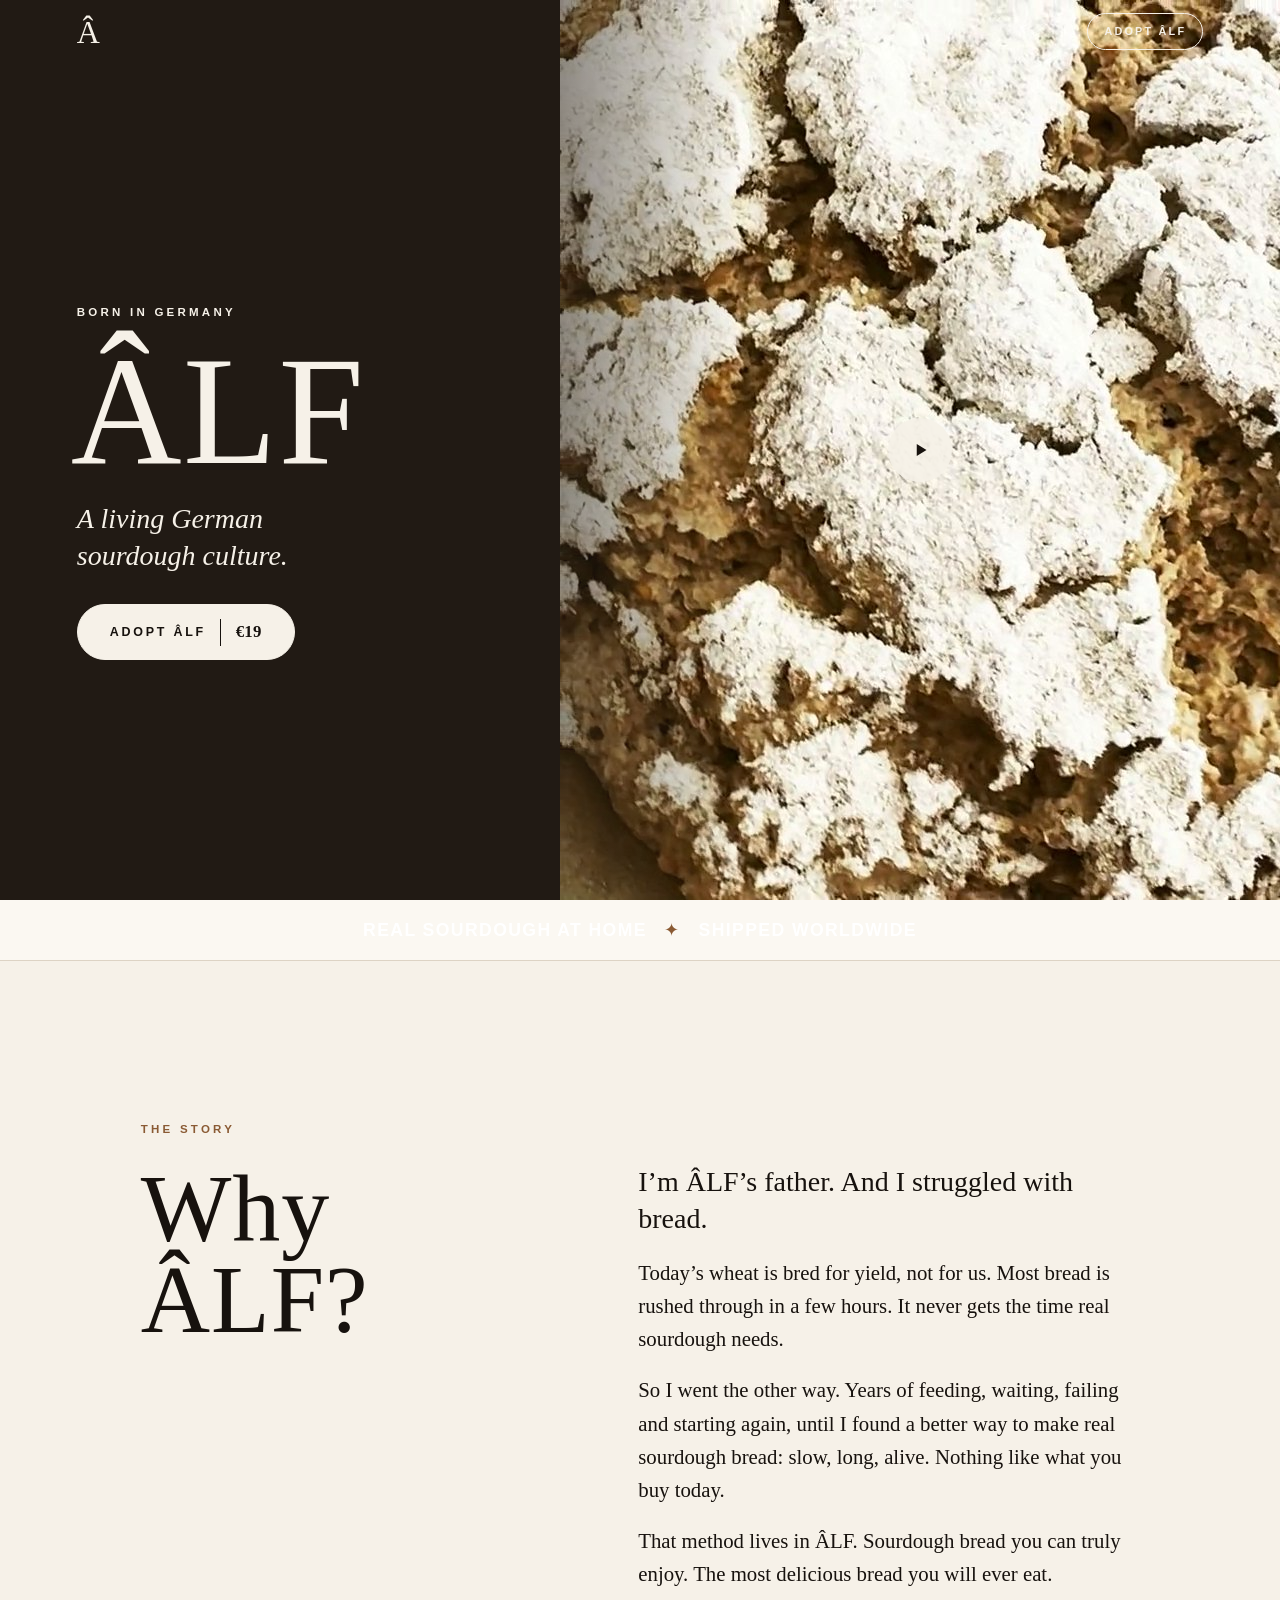
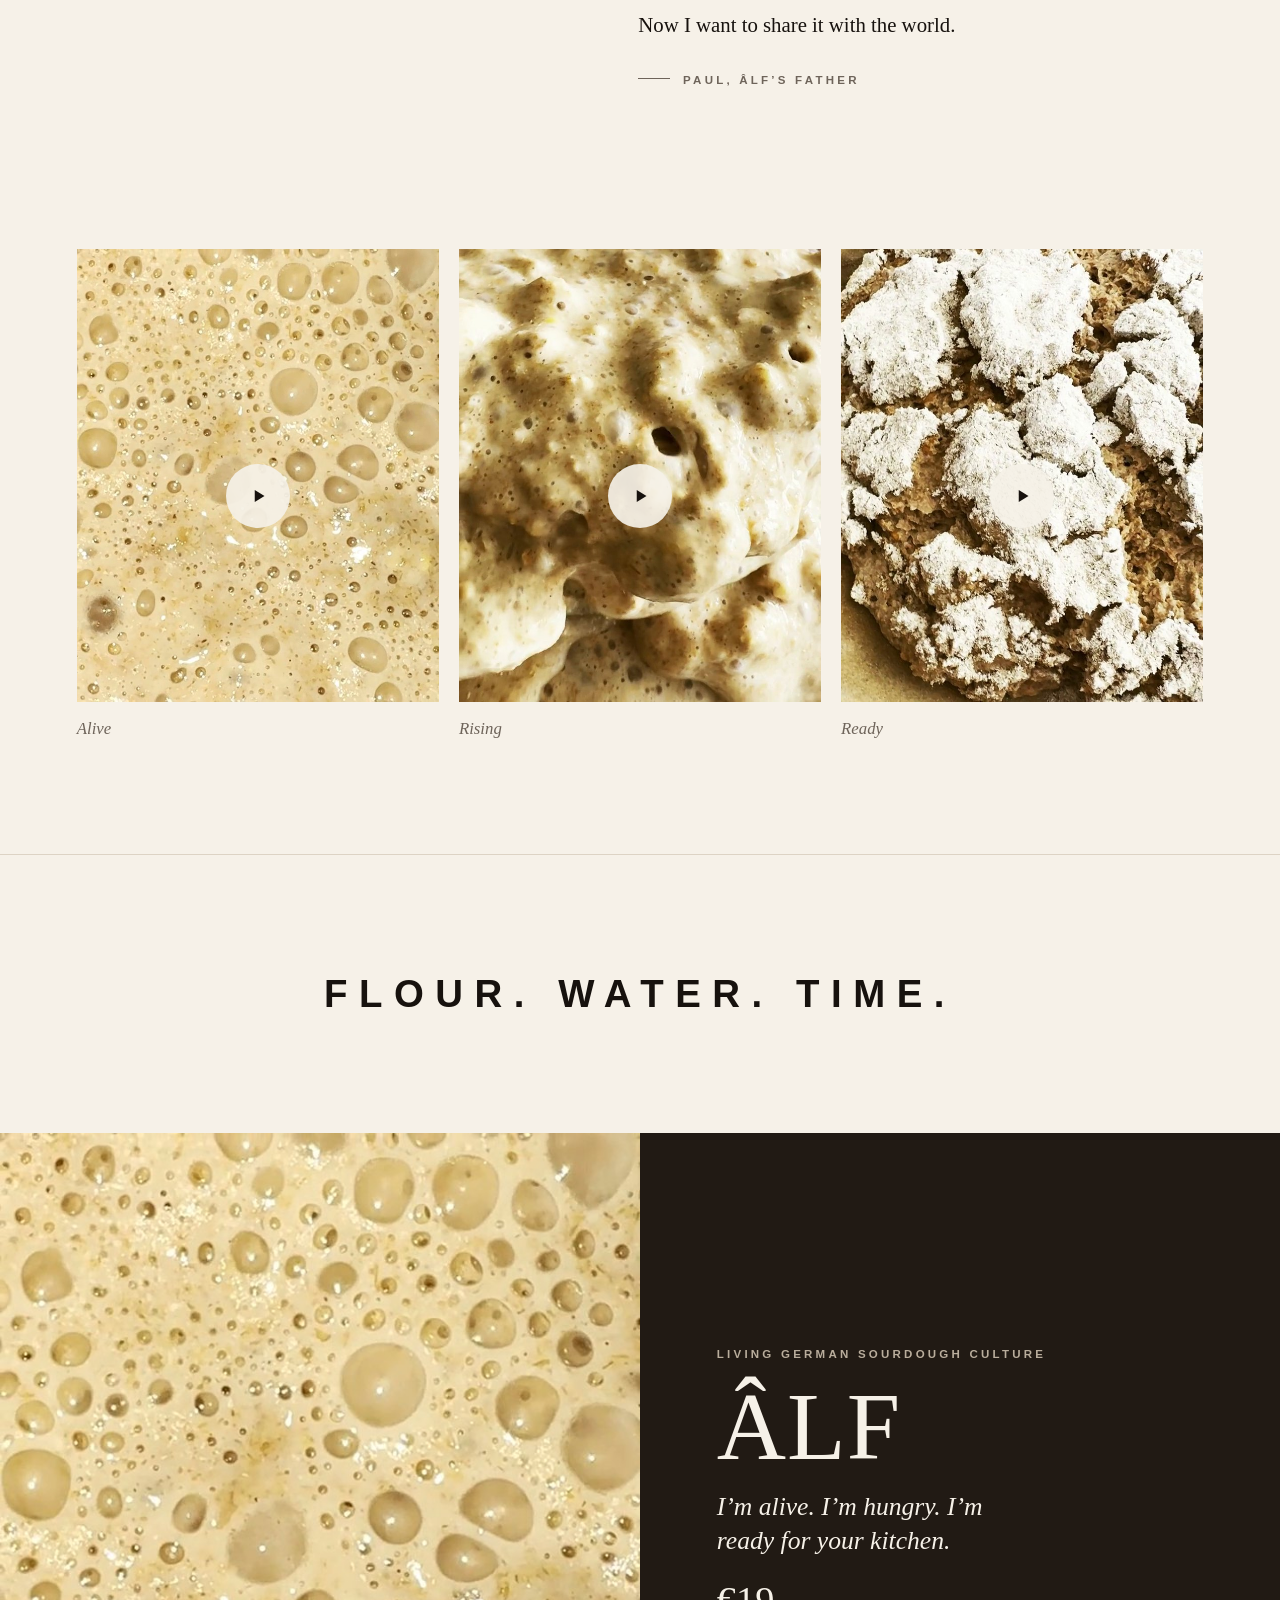
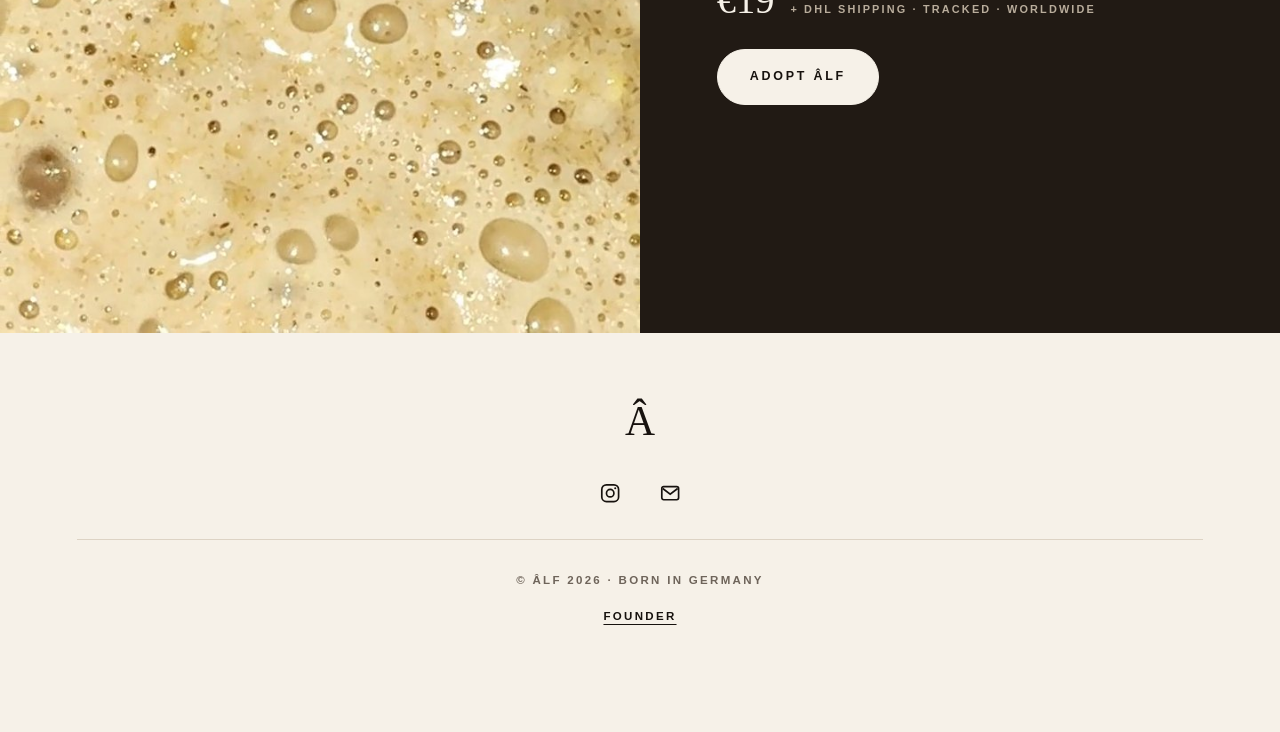
==== index.html @ 5335ec2b "copy: Why ÂLF told by Paul as ÂLF's father Co-Authored-By: Claude Opus 5.5 <noreply@anthropic.com> C" ====
<!doctype html>
<html lang="en">
  <head>
    <meta charset="utf-8" />
    <meta name="viewport" content="width=device-width, initial-scale=1, viewport-fit=cover" />
    <meta name="theme-color" content="#17120e" />
    <title>ÂLF — A living German sourdough culture</title>
    <meta name="description" content="ÂLF, a living German sourdough culture. The most delicious bread you will ever bake. €19, shipped worldwide by DHL." />
    <link rel="canonical" href="https://souralf.com/" />
    <meta property="og:type" content="website" />
    <meta property="og:site_name" content="ÂLF" />
    <meta property="og:title" content="ÂLF" />
    <meta property="og:description" content="A living German sourdough culture." />
    <meta property="og:url" content="https://souralf.com/" />
    <meta property="og:image" content="https://souralf.com/assets/og.jpg" />
    <meta property="og:image:width" content="1200" />
    <meta property="og:image:height" content="630" />
    <meta name="twitter:card" content="summary_large_image" />
    <meta name="twitter:title" content="ÂLF" />
    <meta name="twitter:description" content="A living German sourdough culture." />
    <meta name="twitter:image" content="https://souralf.com/assets/og.jpg" />
    <script type="application/ld+json">
      {
        "@context": "https://schema.org",
        "@type": "Product",
        "name": "ÂLF",
        "description": "ÂLF, a living German sourdough culture. Shipped by DHL with tracking.",
        "brand": { "@type": "Brand", "name": "ÂLF" },
        "image": "https://souralf.com/assets/video/bubbles-poster.jpg",
        "url": "https://souralf.com/adopt",
        "offers": { "@type": "Offer", "price": "19.00", "priceCurrency": "EUR", "availability": "https://schema.org/InStock", "url": "https://souralf.com/adopt" }
      }
    </script>
    <script>document.documentElement.classList.add("js");</script>
    <link rel="icon" href="assets/icon.svg" type="image/svg+xml" />
    <link rel="preload" as="image" href="assets/video/hero-poster.jpg?v=4" />
    <link rel="stylesheet" href="styles.css?v=21" />
    <style>
      .band-message {
        padding: 0 1rem;
        color: #fff;
        font-family: var(--sans);
        font-size: clamp(0.8rem, 3vw, 1.1rem);
        font-weight: 700;
        letter-spacing: 0.08em;
        line-height: 1.4;
        text-align: center;
      }
      .hero-copy {
        container-type: inline-size;
        min-width: 0;
      }
      .hero-line.label {
        font-size: min(0.8rem, 2.35cqw);
        white-space: nowrap;
      }
    </style>
    <script src="app.js?v=21" defer></script>
  </head>
  <body class="home">
    <a class="skip-link" href="#main">Skip to content</a>

    <header class="bar">
      <a class="monogram" href="/" aria-label="ÂLF home">Â</a>
      <a class="bar-cta" href="/adopt">Adopt ÂLF</a>
    </header>

    <main id="main">
      <!-- HERO: full-screen living loaf -->
      <section class="hero" id="top" aria-labelledby="hero-title">
        <figure class="hero-photo">
          <video class="loop" poster="assets/video/hero-poster.jpg?v=4" width="720" height="900" autoplay muted loop playsinline webkit-playsinline preload="auto" disableremoteplayback aria-label="ÂLF dough, risen: the flour crust cracked open on its own">
            <source src="assets/video/hero.mp4?v=3" type="video/mp4" />
          </video>
        </figure>
        <div class="hero-copy">
          <p class="label">Born in Germany</p>
          <h1 id="hero-title" class="display">ÂLF</h1>
          <p class="hero-line">A living German sourdough culture.</p>
          <a class="button button-light" href="/adopt">Adopt ÂLF <span class="button-price">€19</span></a>
        </div>
      </section>

      <div class="band">
        <p class="band-message"><span>Real sourdough at home</span><span aria-hidden="true">✦</span><span>Shipped worldwide</span></p>
      </div>

      <!-- WHY ÂLF -->
      <section class="story" aria-labelledby="why-title">
        <p class="label">The story</p>
        <h2 id="why-title" class="display display-md">Why ÂLF?</h2>
        <div class="story-text">
          <p class="story-lead">I’m ÂLF’s father. And I struggled with bread.</p>
          <p>Today’s wheat is bred for yield, not for us. Most bread is rushed through in a few hours. It never gets the time real sourdough needs.</p>
          <p>So I went the other way. Years of feeding, waiting, failing and starting again, until I found a better way to make real sourdough bread: slow, long, alive. Nothing like what you buy today.</p>
          <p>That method lives in ÂLF. Sourdough bread you can truly enjoy. The most delicious bread you will ever eat.</p>
          <p>Now I want to share it with the world.</p>
          <p class="signature">Paul, ÂLF’s father</p>
        </div>
      </section>

      <!-- ALIVE: Paul's real videos -->
      <section class="proof" id="bread" aria-label="ÂLF alive">
        <div class="series">
          <figure class="shot">
            <video class="loop" poster="assets/video/bubbles-poster.jpg?v=4" width="720" height="900" autoplay muted loop playsinline webkit-playsinline preload="metadata" disableremoteplayback aria-label="ÂLF up close: the living culture full of bubbles">
              <source src="assets/video/bubbles.mp4?v=3" type="video/mp4" />
            </video>
            <figcaption>Alive</figcaption>
          </figure>
          <figure class="shot">
            <video class="loop" poster="assets/video/rise-poster.jpg?v=4" width="720" height="900" autoplay muted loop playsinline webkit-playsinline preload="metadata" disableremoteplayback aria-label="ÂLF rising">
              <source src="assets/video/rise.mp4?v=3" type="video/mp4" />
            </video>
            <figcaption>Rising</figcaption>
          </figure>
          <figure class="shot">
            <video class="loop" poster="assets/video/risen-poster.jpg?v=4" width="720" height="900" autoplay muted loop playsinline webkit-playsinline preload="metadata" disableremoteplayback aria-label="The risen dough: the flour layer has cracked open on its own">
              <source src="assets/video/risen.mp4?v=3" type="video/mp4" />
            </video>
            <figcaption>Ready</figcaption>
          </figure>
        </div>
      </section>

      <!-- statement -->
      <section class="statement" aria-label="Flour. Water. Time.">
        <p class="statement-line">Flour. Water. Time.</p>
      </section>

      <!-- ÂLF: the one product -->
      <section class="box" id="adopt" aria-labelledby="box-title">
        <figure class="box-media">
          <img src="assets/video/bubbles-poster.jpg?v=4" width="720" height="900" alt="ÂLF up close: the living culture full of bubbles" loading="lazy" decoding="async" />
        </figure>
        <div class="box-block">
          <p class="label">Living German sourdough culture</p>
          <h2 id="box-title" class="display display-md">ÂLF</h2>
          <p class="box-voice">I’m alive. I’m hungry. I’m ready for your kitchen.</p>
          <p class="price">€19 <span class="price-note">+ DHL shipping · tracked · worldwide</span></p>
          <a class="button button-light" href="/adopt">Adopt ÂLF</a>
        </div>
      </section>
    </main>

    <footer class="foot">
      <a class="monogram foot-mark" href="/" aria-label="ÂLF home">Â</a>
      <nav class="foot-icons" aria-label="Social">
        <a href="https://www.instagram.com/sour.alf/" target="_blank" rel="noreferrer" aria-label="ÂLF on Instagram">
          <svg viewBox="0 0 24 24" aria-hidden="true"><rect x="3" y="3" width="18" height="18" rx="5" fill="none" stroke="currentColor" stroke-width="1.8"/><circle cx="12" cy="12" r="4" fill="none" stroke="currentColor" stroke-width="1.8"/><circle cx="17.4" cy="6.7" r="1.1" fill="currentColor"/></svg>
        </a>
        <a href="mailto:brinkmannbuild@gmail.com" aria-label="Email ÂLF">
          <svg viewBox="0 0 24 24" aria-hidden="true"><rect x="3" y="5" width="18" height="14" rx="2" fill="none" stroke="currentColor" stroke-width="1.8"/><path d="M4 7l8 6 8-6" fill="none" stroke="currentColor" stroke-width="1.8"/></svg>
        </a>
      </nav>
      <p class="copy">© ÂLF 2026 · Born in Germany</p>
      <p class="copy-founder"><a href="https://brinkmannpaul.com/" target="_blank" rel="noreferrer">Founder</a></p>
    </footer>

    <a class="dock" href="/adopt" tabindex="-1" aria-hidden="true">Adopt ÂLF · €19</a>
  </body>
</html>
---- styles.css ----
/* ÂLF — design system. Ivory, espresso, crust. Serif for presence, sans for clarity. No webfonts. */

:root {
  --ivory: #f6f1e8;
  --paper: #fbf8f2;
  --ink: #17120e;
  --espresso: #211a14;
  --crust: #8a5a33;
  --muted: #6e645a;
  --line: #ddd3c4;
  --cream: #efe6d6;
  --on-dark: #f6f1e8;
  --on-dark-muted: #b9ad9c;
  --serif: Didot, "Bodoni 72", "Bodoni MT", "Iowan Old Style", "Palatino Linotype", Palatino, Georgia, serif;
  --text-serif: "Iowan Old Style", "Palatino Linotype", Palatino, Georgia, serif;
  --sans: -apple-system, BlinkMacSystemFont, "Helvetica Neue", Helvetica, Arial, sans-serif;
  --mono: ui-monospace, "SF Mono", Menlo, Consolas, monospace;
  --edge: clamp(1.25rem, 6vw, 5rem);
  --bar: 4rem;
  --ease: cubic-bezier(0.22, 1, 0.36, 1);
  color-scheme: light;
}

*,
*::before,
*::after {
  box-sizing: border-box;
}

html {
  background: var(--ivory);
  -webkit-text-size-adjust: 100%;
  text-size-adjust: 100%;
  scroll-padding-top: var(--bar);
}

body {
  margin: 0;
  min-width: 320px;
  color: var(--ink);
  background: var(--ivory);
  font-family: var(--sans);
  font-size: 1.0625rem;
  line-height: 1.55;
  font-synthesis: none;
  -webkit-font-smoothing: antialiased;
  text-rendering: optimizeLegibility;
}

h1, h2, h3, p, ol, ul, dl, dd, figure, fieldset {
  margin: 0;
  padding: 0;
}

ol, ul {
  list-style: none;
}

img, video, canvas, svg {
  display: block;
  max-width: 100%;
}

a {
  color: inherit;
}

:focus-visible {
  outline: 2px solid currentColor;
  outline-offset: 3px;
}

[hidden] {
  display: none !important;
}

.skip-link {
  position: fixed;
  top: 0.75rem;
  left: 0.75rem;
  z-index: 60;
  padding: 0.75rem 1rem;
  color: var(--ivory);
  background: var(--ink);
  font-weight: 600;
  text-decoration: none;
  transform: translateY(-300%);
}

.skip-link:focus {
  transform: none;
}

/* ---------- type ---------- */

.display,
.mono-xl,
.mono-lg,
.box-title {
  font-family: var(--serif);
  font-weight: 400;
  letter-spacing: 0.01em;
  line-height: 0.95;
}

.display,
.mono-xl {
  font-size: clamp(4.5rem, 24vw, 13rem);
}

.display-md,
.mono-lg,
.box-title {
  font-size: clamp(2.8rem, 12vw, 6rem);
}

.label,
.box-kicker {
  font-family: var(--sans);
  font-size: 0.72rem;
  font-weight: 600;
  letter-spacing: 0.28em;
  text-transform: uppercase;
}

/* ---------- buttons ---------- */

.button {
  display: inline-flex;
  align-items: center;
  justify-content: center;
  gap: 0.9rem;
  min-height: 3.5rem;
  padding: 0 2rem;
  border: 1px solid var(--ink);
  border-radius: 999px;
  color: var(--ivory);
  background: var(--ink);
  font-size: 0.78rem;
  font-weight: 600;
  letter-spacing: 0.22em;
  text-decoration: none;
  text-transform: uppercase;
  transition: background 240ms var(--ease), color 240ms var(--ease), transform 240ms var(--ease);
}

.button:hover {
  color: var(--ink);
  background: transparent;
}

.button:active {
  transform: scale(0.98);
}

.button-light {
  border-color: var(--ivory);
  color: var(--ink);
  background: var(--ivory);
}

.button-light:hover {
  color: var(--ivory);
  background: transparent;
}

.button-price {
  padding-left: 0.9rem;
  border-left: 1px solid currentColor;
  font-family: var(--text-serif);
  font-size: 1.05rem;
  letter-spacing: 0.02em;
  text-transform: none;
}

.text-link {
  font-weight: 600;
  text-underline-offset: 0.3em;
}

/* ---------- header: white over the hero video, ivory everywhere else ---------- */

.bar {
  position: fixed;
  inset: 0 0 auto;
  z-index: 40;
  display: flex;
  align-items: center;
  justify-content: space-between;
  height: calc(var(--bar) + env(safe-area-inset-top));
  padding: env(safe-area-inset-top) var(--edge) 0;
  color: var(--ink);
  background: rgba(246, 241, 232, 0.92);
  -webkit-backdrop-filter: blur(12px);
  backdrop-filter: blur(12px);
  border-bottom: 1px solid var(--line);
  transition: background 300ms var(--ease), color 300ms var(--ease), border-color 300ms var(--ease);
}

.bar.on-hero {
  color: var(--ivory);
  background: transparent;
  -webkit-backdrop-filter: none;
  backdrop-filter: none;
  border-color: transparent;
}

.monogram {
  font-family: var(--serif);
  font-size: 2rem;
  line-height: 1;
  text-decoration: none;
}

.bar-cta {
  padding: 0.55rem 1rem;
  border: 1px solid currentColor;
  border-radius: 999px;
  font-size: 0.68rem;
  font-weight: 600;
  letter-spacing: 0.2em;
  text-decoration: none;
  text-transform: uppercase;
}

/* ---------- hero: full-screen video, words on the loaf ---------- */

.hero {
  position: relative;
  display: grid;
  align-items: end;
  min-height: 100vh;
  min-height: 100svh;
  overflow: hidden;
  color: var(--ivory);
  background: var(--espresso);
}

.hero-photo {
  position: absolute;
  inset: 0;
}

.hero-photo video,
.hero-photo img {
  width: 100%;
  height: 100%;
  object-fit: cover;
}

/* soft shade so the words read on flour-white */
.hero-photo::before {
  content: "";
  position: absolute;
  inset: 0;
  z-index: 1;
  background: linear-gradient(180deg, rgba(23, 18, 14, 0.35) 0%, rgba(23, 18, 14, 0) 22%, rgba(23, 18, 14, 0) 45%, rgba(23, 18, 14, 0.72) 100%);
  pointer-events: none;
}

.hero-copy {
  position: relative;
  z-index: 2;
  display: grid;
  justify-items: start;
  gap: 0.9rem;
  padding: 0 var(--edge) calc(2.5rem + env(safe-area-inset-bottom));
}

.hero .display {
  margin: 0.2rem 0 0.1rem -0.04em;
}

.hero-line {
  max-width: 22ch;
  margin-bottom: 1rem;
  font-family: var(--text-serif);
  font-size: clamp(1.25rem, 5vw, 1.75rem);
  font-style: italic;
  line-height: 1.3;
}

/* ---------- band ---------- */

.band {
  padding: 1.1rem var(--edge);
  border-bottom: 1px solid var(--line);
  background: var(--paper);
}

.band-message {
  display: flex;
  flex-wrap: wrap;
  justify-content: center;
  gap: 0.35rem 1.1rem;
  color: var(--muted);
  font-size: 0.68rem;
  font-weight: 600;
  letter-spacing: 0.28em;
  text-align: center;
  text-transform: uppercase;
}

.band-message span[aria-hidden] {
  color: var(--crust);
}

/* ---------- story ---------- */

.story {
  display: grid;
  gap: 1.5rem;
  max-width: 72rem;
  margin: 0 auto;
  padding: clamp(5rem, 16vw, 10rem) var(--edge);
}

.story .label {
  color: var(--crust);
}

.story-text {
  display: grid;
  gap: 1.1rem;
  max-width: 34rem;
  font-family: var(--text-serif);
  font-size: clamp(1.1rem, 4.3vw, 1.3rem);
  line-height: 1.6;
}

.story-lead {
  font-size: clamp(1.35rem, 5.5vw, 1.75rem);
  line-height: 1.35;
}

.signature {
  margin-top: 0.75rem;
  color: var(--muted);
  font-family: var(--sans);
  font-size: 0.72rem;
  font-weight: 600;
  letter-spacing: 0.28em;
  text-transform: uppercase;
}

.signature::before {
  content: "";
  display: inline-block;
  width: 2rem;
  height: 1px;
  margin: 0 0.8rem 0.25rem 0;
  background: currentColor;
  vertical-align: middle;
}

/* ---------- alive: three videos ---------- */

.proof {
  padding: 0 0 clamp(4rem, 12vw, 7rem);
}

.series {
  display: grid;
  grid-auto-flow: column;
  grid-auto-columns: 78%;
  gap: 0.75rem;
  padding: 0 var(--edge);
  overflow-x: auto;
  scroll-snap-type: x mandatory;
  scroll-padding: 0 var(--edge);
  scrollbar-width: none;
  -webkit-overflow-scrolling: touch;
}

.series::-webkit-scrollbar {
  display: none;
}

.shot {
  position: relative;
  scroll-snap-align: start;
}

.shot video,
.shot img {
  width: 100%;
  height: auto;
  aspect-ratio: 4 / 5;
  object-fit: cover;
  background: var(--cream);
}

.shot figcaption {
  padding-top: 0.9rem;
  color: var(--muted);
  font-family: var(--text-serif);
  font-size: 1.05rem;
  font-style: italic;
}

/* play mark: only when the phone blocked autoplay (Low Power Mode) */
.shot.is-paused::after,
.hero-photo.is-paused::after,
.product-photo.is-paused::after {
  content: "";
  position: absolute;
  top: 50%;
  left: 50%;
  z-index: 3;
  width: 4rem;
  height: 4rem;
  border-radius: 50%;
  background: rgba(246, 241, 232, 0.92) url("data:image/svg+xml,%3Csvg xmlns='http://www.w3.org/2000/svg' viewBox='0 0 24 24'%3E%3Cpath d='M9 6.5v11l9-5.5z' fill='%2317120e'/%3E%3C/svg%3E") center / 1.6rem no-repeat;
  transform: translate(-50%, -50%);
  pointer-events: none;
}

.shot:has(video),
.hero-photo,
.product-photo {
  cursor: pointer;
}

/* ---------- statement ---------- */

.statement {
  padding: clamp(4rem, 12vw, 7rem) var(--edge);
  border-top: 1px solid var(--line);
  text-align: center;
}

.statement-line {
  font-family: var(--sans);
  font-size: clamp(1.25rem, 5.6vw, 2.4rem);
  font-weight: 600;
  letter-spacing: 0.3em;
  line-height: 1.4;
  text-transform: uppercase;
}

/* ---------- the product (dark) ---------- */

.box {
  display: grid;
  color: var(--on-dark);
  background: var(--espresso);
}

.box-media img {
  width: 100%;
  height: auto;
  max-height: 70svh;
  aspect-ratio: 4 / 5;
  object-fit: cover;
}

.box-block {
  display: grid;
  justify-items: start;
  gap: 1.1rem;
  padding: clamp(3rem, 10vw, 6rem) var(--edge) clamp(4rem, 12vw, 7rem);
}

.box .label {
  color: var(--on-dark-muted);
}

.box-voice {
  max-width: 24ch;
  font-family: var(--text-serif);
  font-size: clamp(1.2rem, 5vw, 1.6rem);
  font-style: italic;
  line-height: 1.35;
}

.price {
  display: flex;
  flex-wrap: wrap;
  align-items: baseline;
  gap: 0.4rem 1rem;
  margin: 0.25rem 0 0.75rem;
  font-family: var(--text-serif);
  font-size: 2.4rem;
  line-height: 1;
}

.price-note {
  color: var(--muted);
  font-family: var(--sans);
  font-size: 0.68rem;
  font-weight: 600;
  letter-spacing: 0.2em;
  text-transform: uppercase;
}

.box .price-note {
  color: var(--on-dark-muted);
}

/* ---------- footer ---------- */

.foot {
  display: grid;
  justify-items: center;
  gap: 1.5rem;
  padding: 4rem var(--edge) calc(6.5rem + env(safe-area-inset-bottom));
  text-align: center;
}

.foot-mark {
  display: inline-block;
  padding: 0.25rem 0.75rem;
  font-size: 2.6rem;
}

.foot-icons {
  display: flex;
  gap: 1rem;
}

.foot-icons a {
  display: grid;
  place-items: center;
  width: 2.75rem;
  height: 2.75rem;
}

.foot-icons svg {
  width: 1.4rem;
  height: 1.4rem;
}

.copy {
  width: 100%;
  padding-top: 2rem;
  border-top: 1px solid var(--line);
  color: var(--muted);
  font-size: 0.72rem;
  font-weight: 600;
  letter-spacing: 0.2em;
  text-transform: uppercase;
}

.copy-founder {
  margin-top: -0.75rem;
}

.copy-founder a {
  font-size: 0.72rem;
  font-weight: 600;
  letter-spacing: 0.2em;
  text-transform: uppercase;
  text-underline-offset: 0.35em;
}

/* ---------- floating adopt pill (phones) ---------- */

.dock {
  position: fixed;
  right: 1rem;
  bottom: calc(1rem + env(safe-area-inset-bottom));
  left: 1rem;
  z-index: 30;
  display: flex;
  align-items: center;
  justify-content: center;
  min-height: 3.5rem;
  border-radius: 999px;
  color: var(--ivory);
  background: var(--ink);
  box-shadow: 0 10px 30px rgba(23, 18, 14, 0.25);
  font-size: 0.75rem;
  font-weight: 600;
  letter-spacing: 0.22em;
  text-decoration: none;
  text-transform: uppercase;
  opacity: 0;
  pointer-events: none;
  transform: translateY(1rem);
  transition: opacity 300ms var(--ease), transform 400ms var(--ease);
}

.dock.is-visible {
  opacity: 1;
  pointer-events: auto;
  transform: none;
}

/* ---------- reveal (only with scripting) ---------- */

.js .reveal {
  opacity: 0;
  transform: translateY(1.25rem);
  transition: opacity 1s var(--ease), transform 1s var(--ease);
}

.js .reveal.is-in {
  opacity: 1;
  transform: none;
}

/* ---------- product page ---------- */

.product {
  padding-top: calc(var(--bar) + env(safe-area-inset-top));
}

.product-photo {
  position: relative;
  overflow: hidden;
  background: var(--cream);
}

.product-photo video,
.product-photo img {
  width: 100%;
  height: auto;
  max-height: 58svh;
  aspect-ratio: 4 / 5;
  object-fit: cover;
}

.product-info {
  display: grid;
  justify-items: start;
  gap: 1rem;
  width: 100%;
  max-width: 34rem;
  margin: 0 auto;
  padding: 2.5rem var(--edge) 4rem;
}

.product-info .box-kicker {
  color: var(--crust);
}

.product-info .price {
  color: var(--ink);
}

.ship {
  display: grid;
  gap: 0.5rem;
  justify-self: stretch;
  margin-top: 0.5rem;
  border: 0;
}

.ship legend {
  margin-bottom: 0.7rem;
  padding: 0;
  color: var(--muted);
}

.ship-opt {
  position: relative;
  display: grid;
  grid-template-columns: 1fr auto;
  gap: 0.15rem 1rem;
  align-items: baseline;
  min-height: 3.6rem;
  padding: 0.85rem 1.1rem;
  border: 1px solid var(--line);
  border-radius: 1rem;
  background: var(--paper);
  cursor: pointer;
  transition: border-color 160ms var(--ease), background 160ms var(--ease);
}

.ship-opt input {
  position: absolute;
  opacity: 0;
  pointer-events: none;
}

.ship-opt:has(input:checked) {
  border-color: var(--ink);
  background: var(--cream);
}

.ship-opt:has(input:focus-visible) {
  outline: 2px solid var(--ink);
  outline-offset: 2px;
}

.ship-where {
  font-weight: 600;
}

.ship-how {
  grid-column: 1;
  color: var(--muted);
  font-size: 0.75rem;
}

.ship-price {
  grid-column: 2;
  grid-row: 1 / span 2;
  align-self: center;
  font-family: var(--text-serif);
  font-size: 1.15rem;
}

.buy-row {
  display: flex;
  align-items: center;
  justify-content: space-between;
  gap: 1rem;
  justify-self: stretch;
  margin-top: 0.5rem;
}

.qty {
  display: inline-flex;
  align-items: center;
  border: 1px solid var(--line);
  border-radius: 999px;
  background: var(--paper);
}

.qty-btn {
  width: 3rem;
  height: 3rem;
  border: 0;
  border-radius: 999px;
  color: var(--ink);
  background: transparent;
  font: inherit;
  font-size: 1.3rem;
  cursor: pointer;
}

.qty-value {
  min-width: 2rem;
  font-family: var(--text-serif);
  font-size: 1.2rem;
  text-align: center;
}

.total {
  color: var(--muted);
  font-size: 0.72rem;
  font-weight: 600;
  letter-spacing: 0.2em;
  text-transform: uppercase;
}

.total-value {
  margin-left: 0.5rem;
  color: var(--ink);
  font-family: var(--text-serif);
  font-size: 1.6rem;
  letter-spacing: 0;
}

.product-info .adopt-link {
  justify-self: stretch;
  margin-top: 0.5rem;
}

.checkout {
  justify-self: stretch;
  width: 100%;
  min-height: 20rem;
  margin-top: 0.5rem;
  scroll-margin-top: calc(var(--bar) + 1rem);
}

.checkout-note {
  justify-self: stretch;
  padding: 0.9rem 1rem;
  border-radius: 0.75rem;
  color: #7a1f12;
  background: #fbeae6;
  font-size: 0.85rem;
}

.checkout-back {
  justify-self: start;
  padding: 0.75rem 0;
  border: 0;
  color: var(--ink);
  background: none;
  font: inherit;
  font-size: 0.75rem;
  font-weight: 600;
  letter-spacing: 0.15em;
  text-decoration: underline;
  text-transform: uppercase;
  text-underline-offset: 0.35em;
  cursor: pointer;
}

/* ---------- thank-you + 404 ---------- */

.thanks,
.adopt {
  display: grid;
  justify-items: center;
  align-content: center;
  gap: 1.25rem;
  min-height: 75vh;
  min-height: 75svh;
  padding: calc(var(--bar) + 3rem) var(--edge) 3rem;
  text-align: center;
}

.thanks p:not(.box-kicker) {
  max-width: 32ch;
  font-family: var(--text-serif);
  font-size: 1.2rem;
}

/* ---------- tablet + desktop ---------- */

@media (min-width: 720px) {
  .series {
    grid-auto-flow: row;
    grid-template-columns: repeat(3, 1fr);
    grid-auto-columns: auto;
    gap: 1.25rem;
    max-width: 80rem;
    margin: 0 auto;
    overflow: visible;
  }
}

@media (min-width: 960px) {
  /* desktop: words on espresso left, the (portrait) video sharp on the right */
  .hero {
    grid-template-columns: 1fr minmax(0, calc(100svh * 0.8));
    align-items: center;
  }

  .hero-photo {
    position: relative;
    grid-column: 2;
    grid-row: 1;
    height: 100svh;
  }

  .hero-photo::before {
    background: linear-gradient(90deg, rgba(33, 26, 20, 0.5) 0%, rgba(33, 26, 20, 0) 25%);
  }

  .hero-copy {
    grid-column: 1;
    grid-row: 1;
    padding: var(--bar) var(--edge) 0;
  }

  .hero .display {
    font-size: clamp(6rem, 12vw, 12rem);
  }

  .story {
    grid-template-columns: 1fr 1.2fr;
    align-items: start;
    column-gap: 5rem;
  }

  .story .label {
    grid-column: 1 / -1;
  }

  .story-text {
    grid-column: 2;
    grid-row: 2;
  }

  .box {
    grid-template-columns: 1fr 1fr;
    align-items: center;
  }

  .box-media img {
    max-height: none;
    height: 100%;
  }

  .product {
    display: grid;
    grid-template-columns: 1fr 1fr;
    align-items: start;
    min-height: 100svh;
  }

  .product-photo {
    position: sticky;
    top: var(--bar);
  }

  .product-photo video {
    max-height: calc(100svh - var(--bar));
    height: calc(100svh - var(--bar));
  }

  .product-info {
    padding: 4rem var(--edge);
  }

  .dock {
    display: none;
  }
}

@media (prefers-reduced-motion: reduce) {
  *,
  *::before,
  *::after {
    animation: none !important;
    transition: none !important;
    scroll-behavior: auto !important;
  }

  .js .reveal {
    opacity: 1;
    transform: none;
  }
}
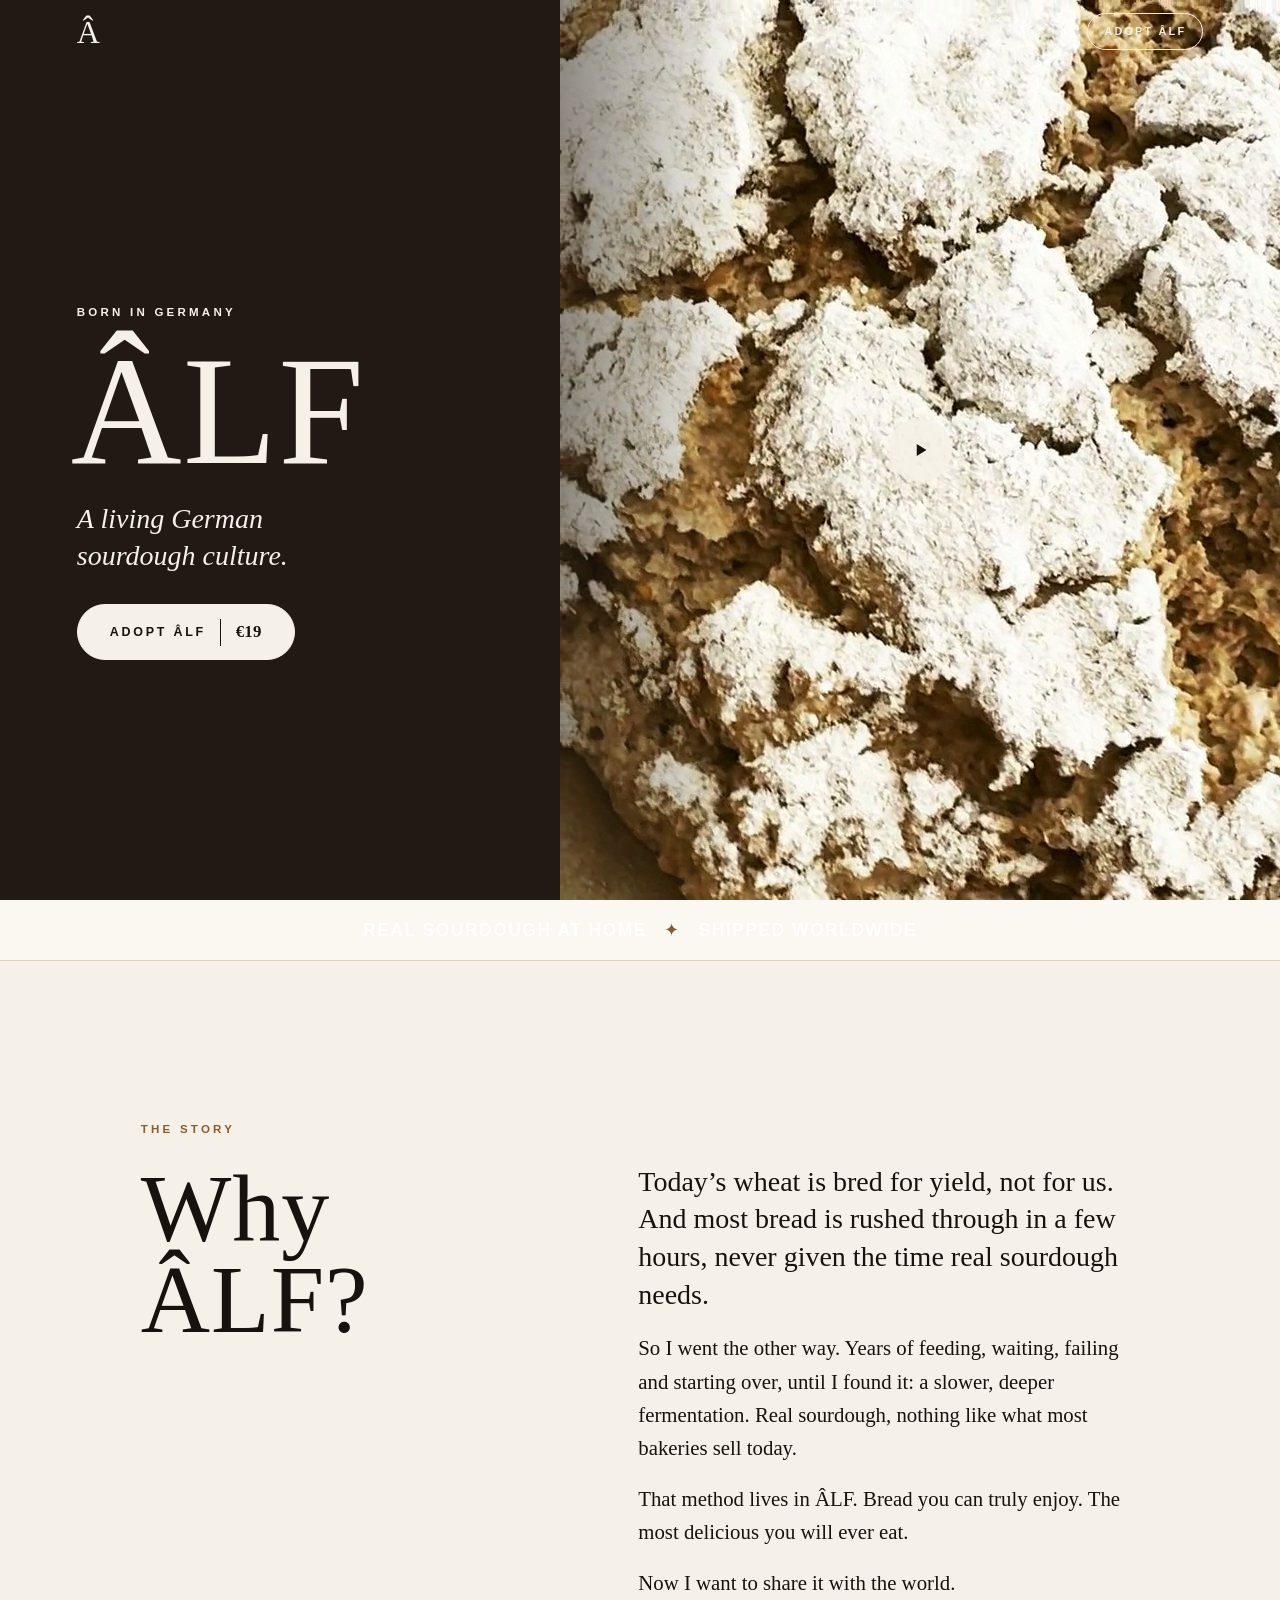
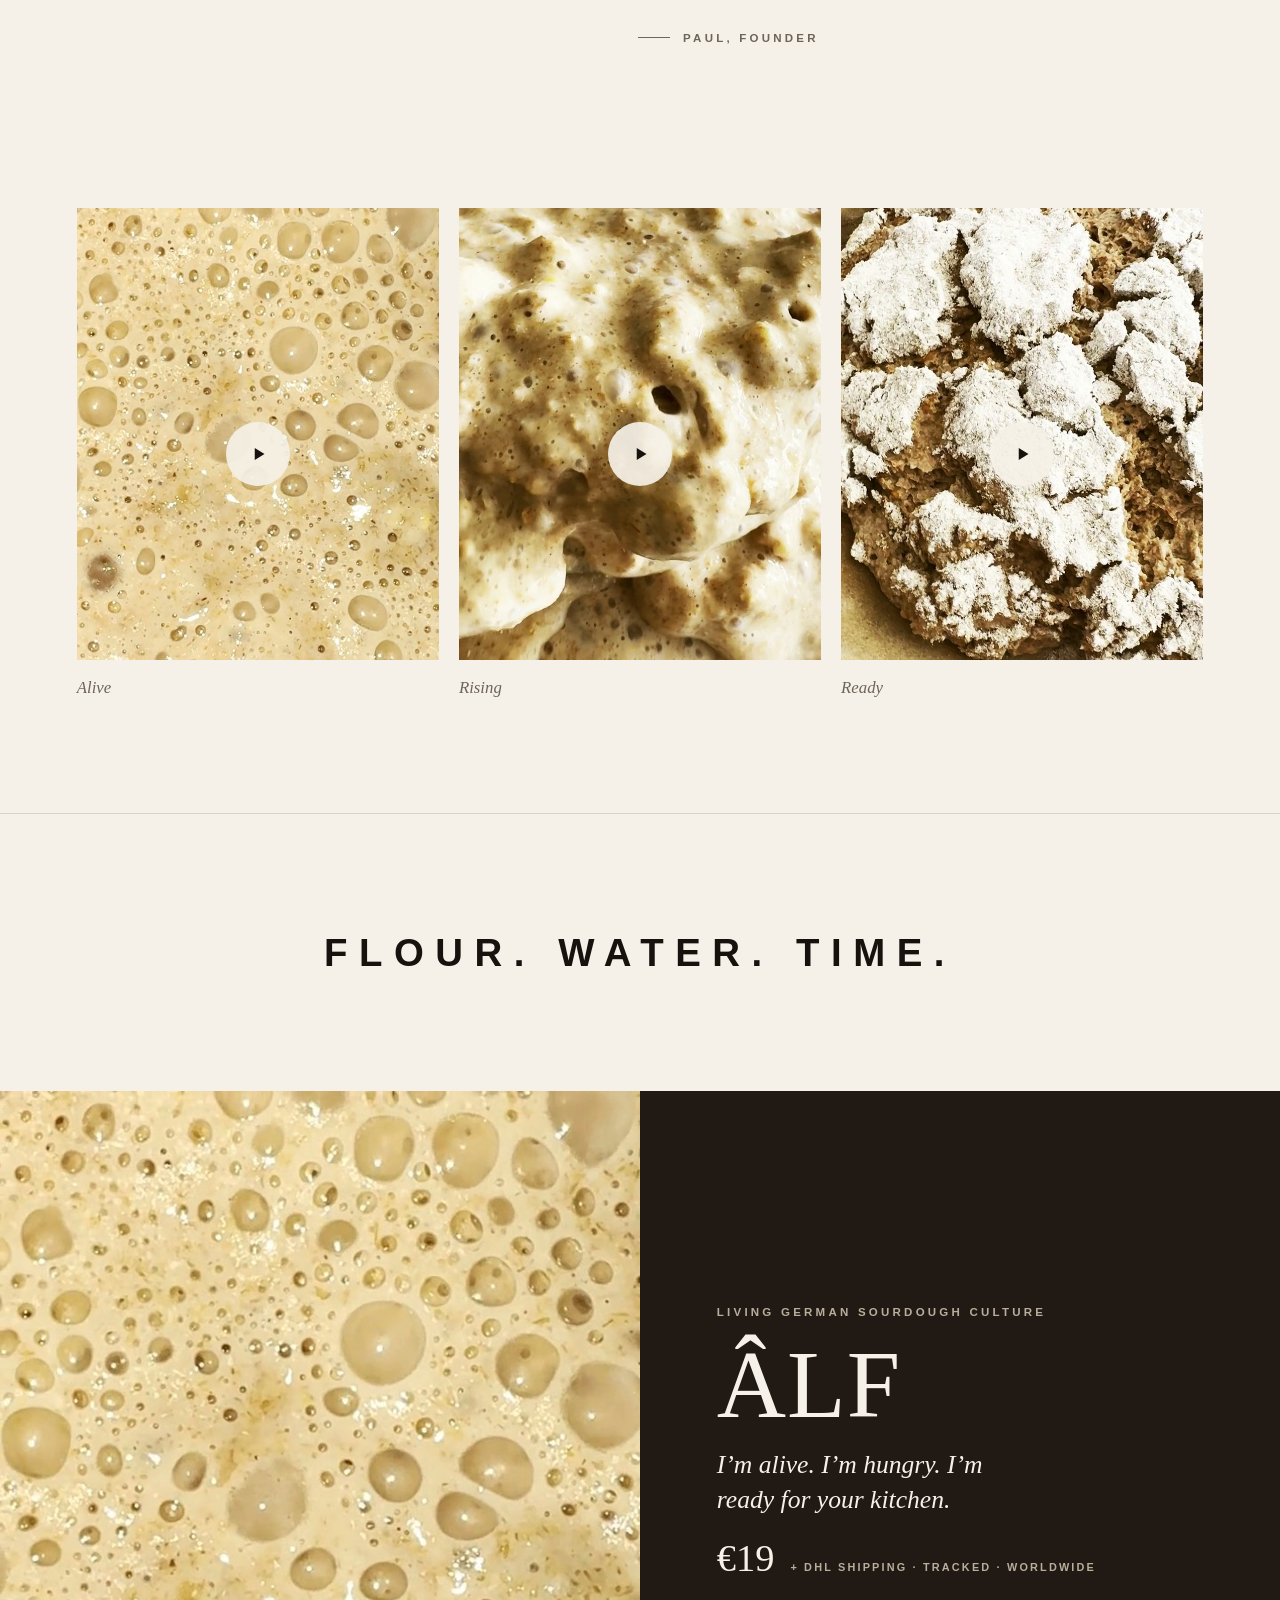
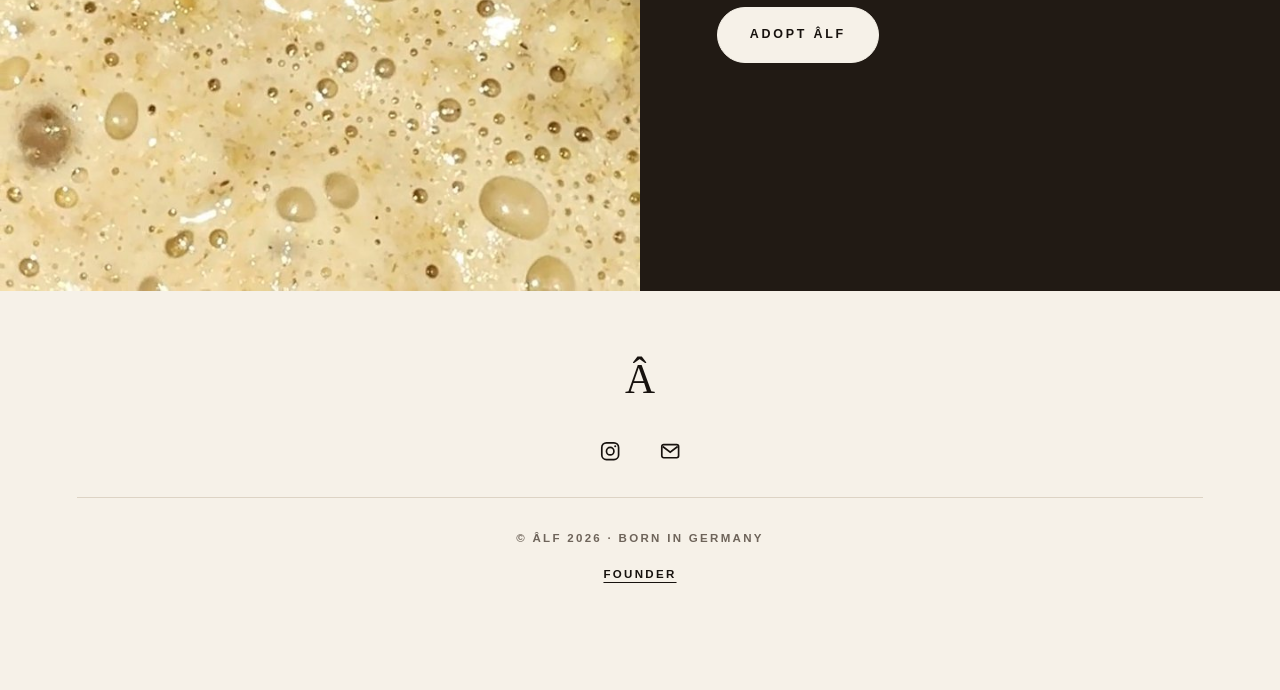
==== commit dbb709db: "copy: tighter Why ÂLF, signed by the founder; consistent footers Co-Authored-By: Claude Opus 5.5 <no" ====
--- a/index.html
+++ b/index.html
@@ -90,12 +90,11 @@
         <p class="label">The story</p>
         <h2 id="why-title" class="display display-md">Why ÂLF?</h2>
         <div class="story-text">
-          <p class="story-lead">I’m ÂLF’s father. And I struggled with bread.</p>
-          <p>Today’s wheat is bred for yield, not for us. Most bread is rushed through in a few hours. It never gets the time real sourdough needs.</p>
-          <p>So I went the other way. Years of feeding, waiting, failing and starting again, until I found a better way to make real sourdough bread: slow, long, alive. Nothing like what you buy today.</p>
-          <p>That method lives in ÂLF. Sourdough bread you can truly enjoy. The most delicious bread you will ever eat.</p>
+          <p class="story-lead">Today’s wheat is bred for yield, not for us. And most bread is rushed through in a few hours, never given the time real sourdough needs.</p>
+          <p>So I went the other way. Years of feeding, waiting, failing and starting over, until I found it: a slower, deeper fermentation. Real sourdough, nothing like what most bakeries sell today.</p>
+          <p>That method lives in ÂLF. Bread you can truly enjoy. The most delicious you will ever eat.</p>
           <p>Now I want to share it with the world.</p>
-          <p class="signature">Paul, ÂLF’s father</p>
+          <p class="signature">Paul, founder</p>
         </div>
       </section>
 
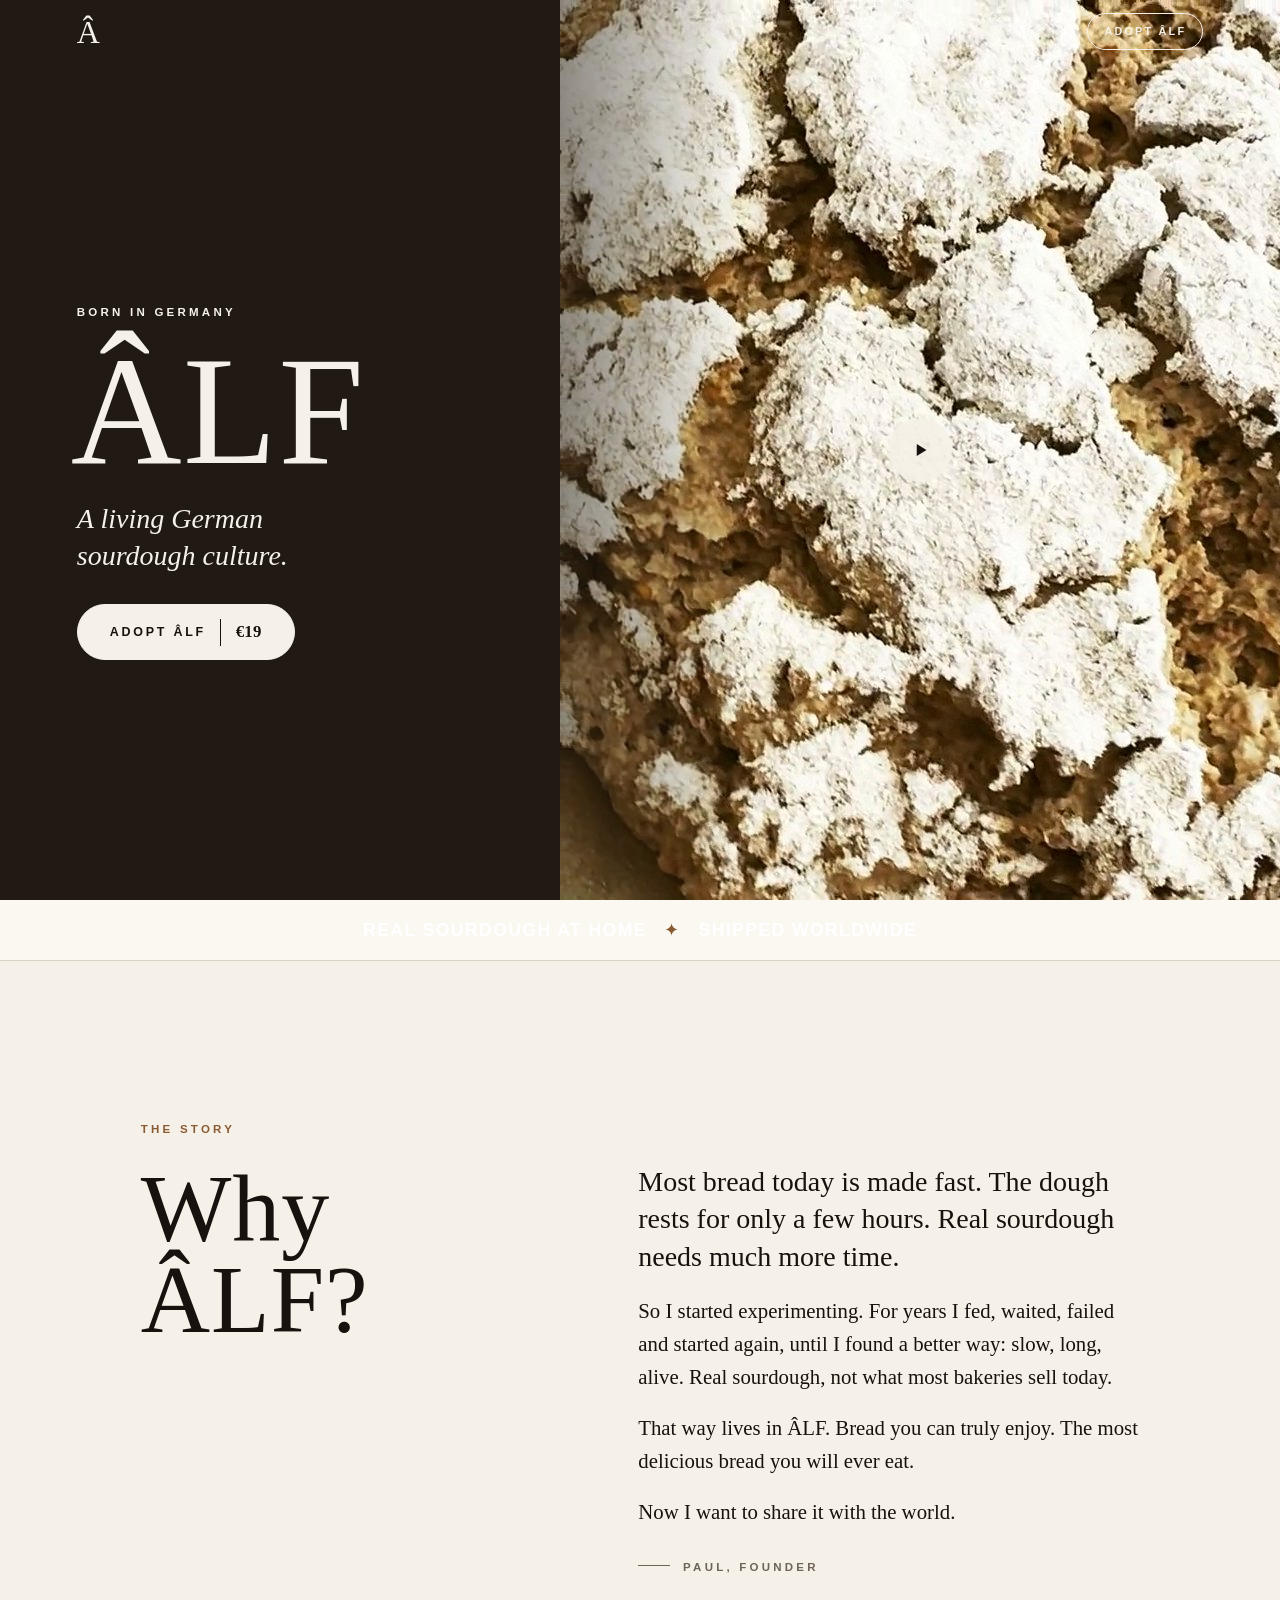
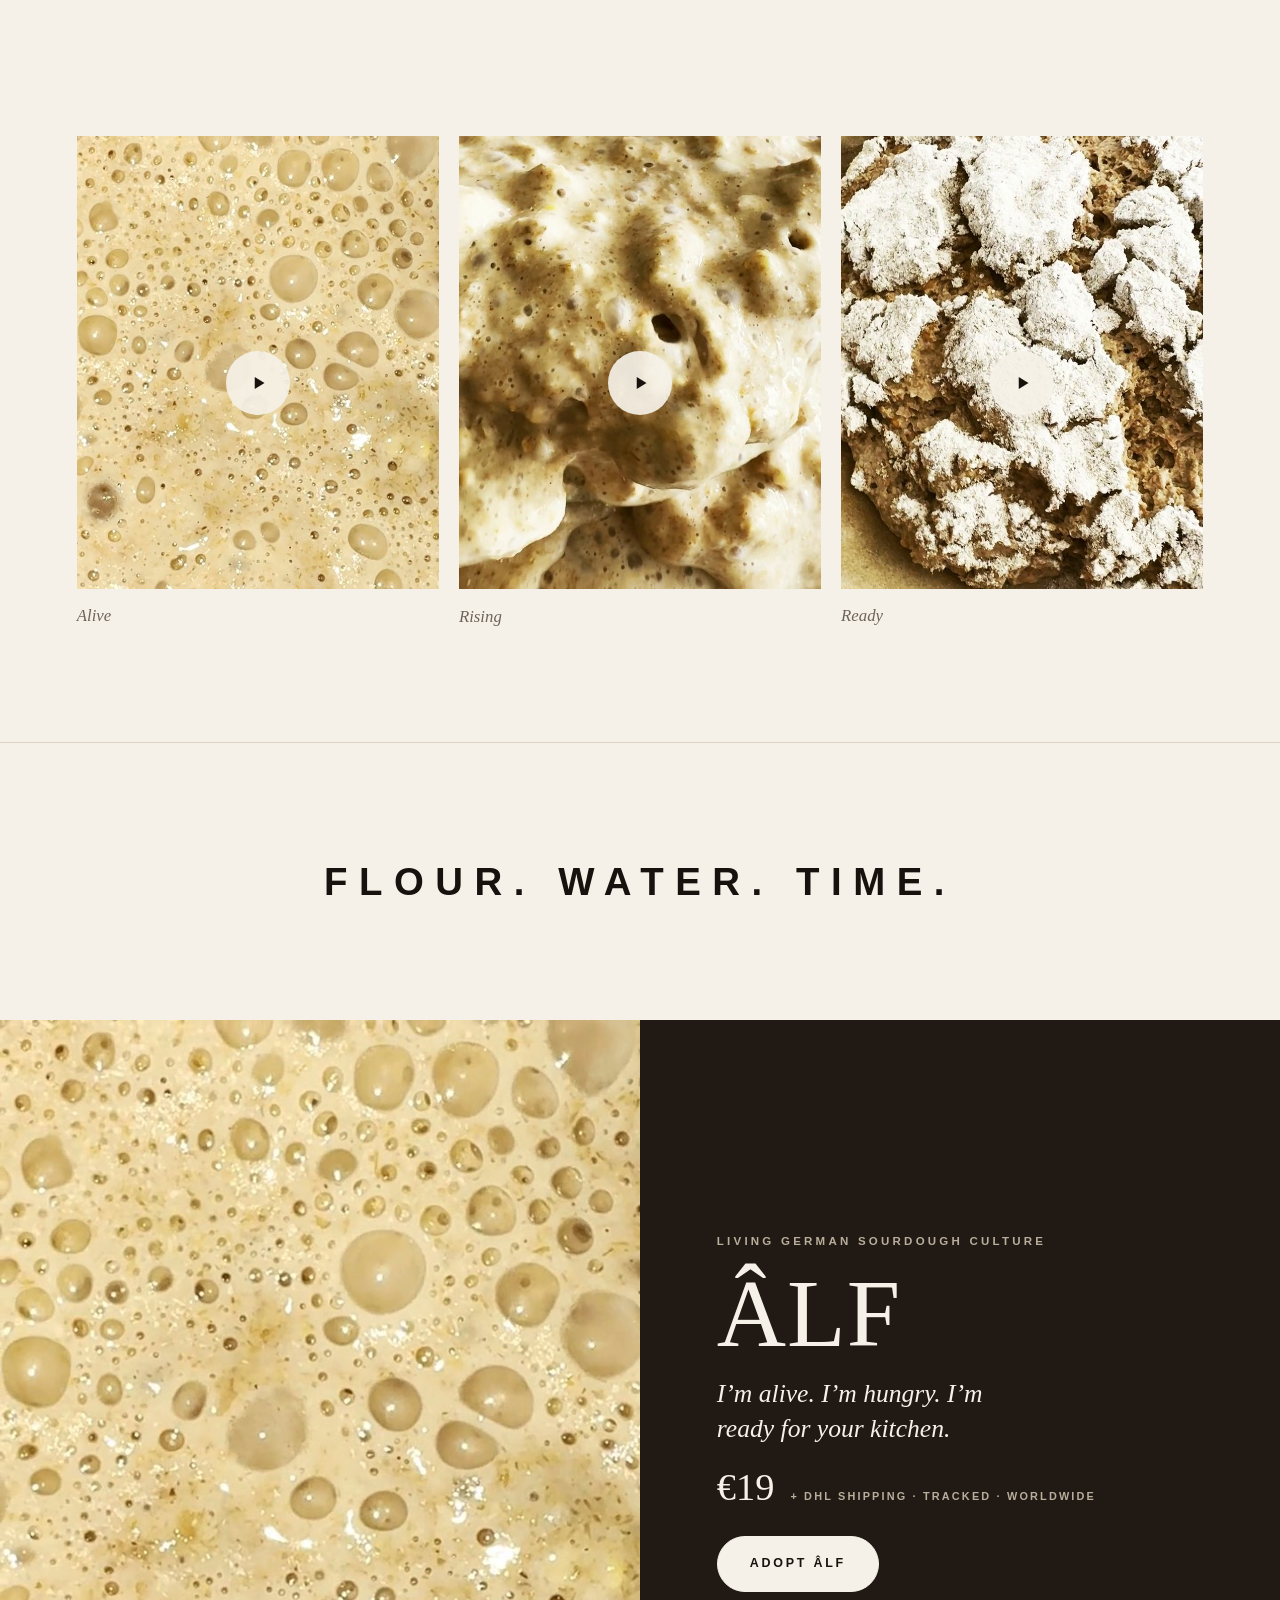
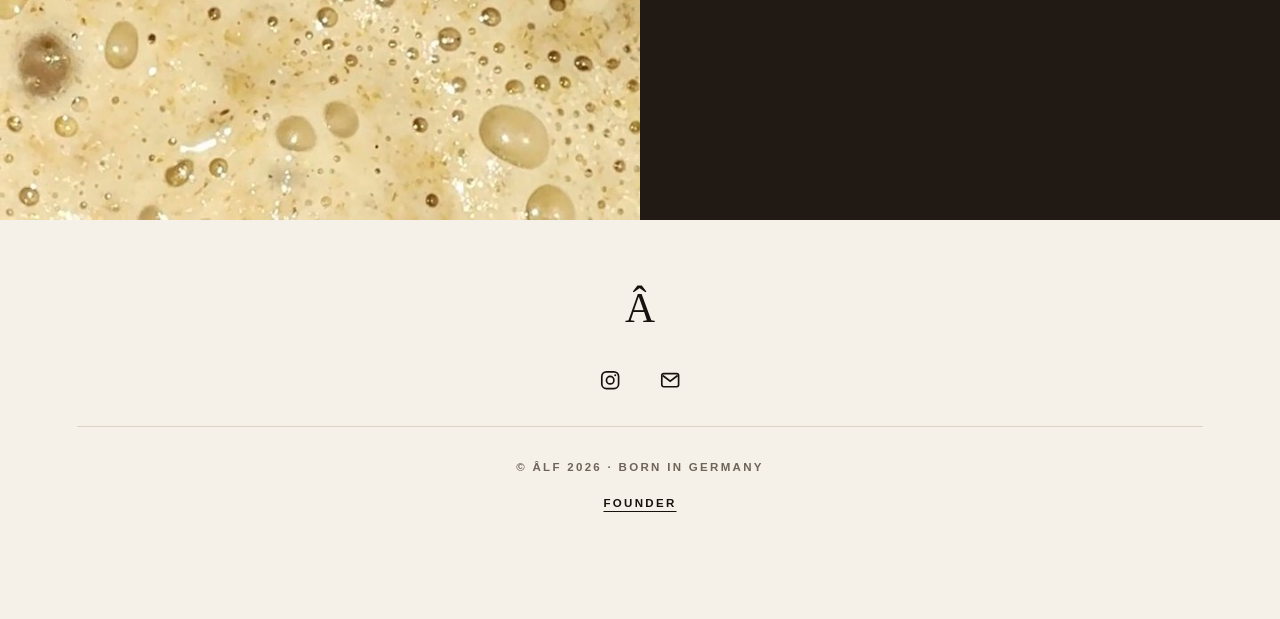
==== commit d292b579: "copy: plain-English Why ÂLF story Co-Authored-By: Claude Opus 5.5 <noreply@anthropic.com> Claude-Ses" ====
--- a/index.html
+++ b/index.html
@@ -90,9 +90,9 @@
         <p class="label">The story</p>
         <h2 id="why-title" class="display display-md">Why ÂLF?</h2>
         <div class="story-text">
-          <p class="story-lead">Today’s wheat is bred for yield, not for us. And most bread is rushed through in a few hours, never given the time real sourdough needs.</p>
-          <p>So I went the other way. Years of feeding, waiting, failing and starting over, until I found it: a slower, deeper fermentation. Real sourdough, nothing like what most bakeries sell today.</p>
-          <p>That method lives in ÂLF. Bread you can truly enjoy. The most delicious you will ever eat.</p>
+          <p class="story-lead">Most bread today is made fast. The dough rests for only a few hours. Real sourdough needs much more time.</p>
+          <p>So I started experimenting. For years I fed, waited, failed and started again, until I found a better way: slow, long, alive. Real sourdough, not what most bakeries sell today.</p>
+          <p>That way lives in ÂLF. Bread you can truly enjoy. The most delicious bread you will ever eat.</p>
           <p>Now I want to share it with the world.</p>
           <p class="signature">Paul, founder</p>
         </div>
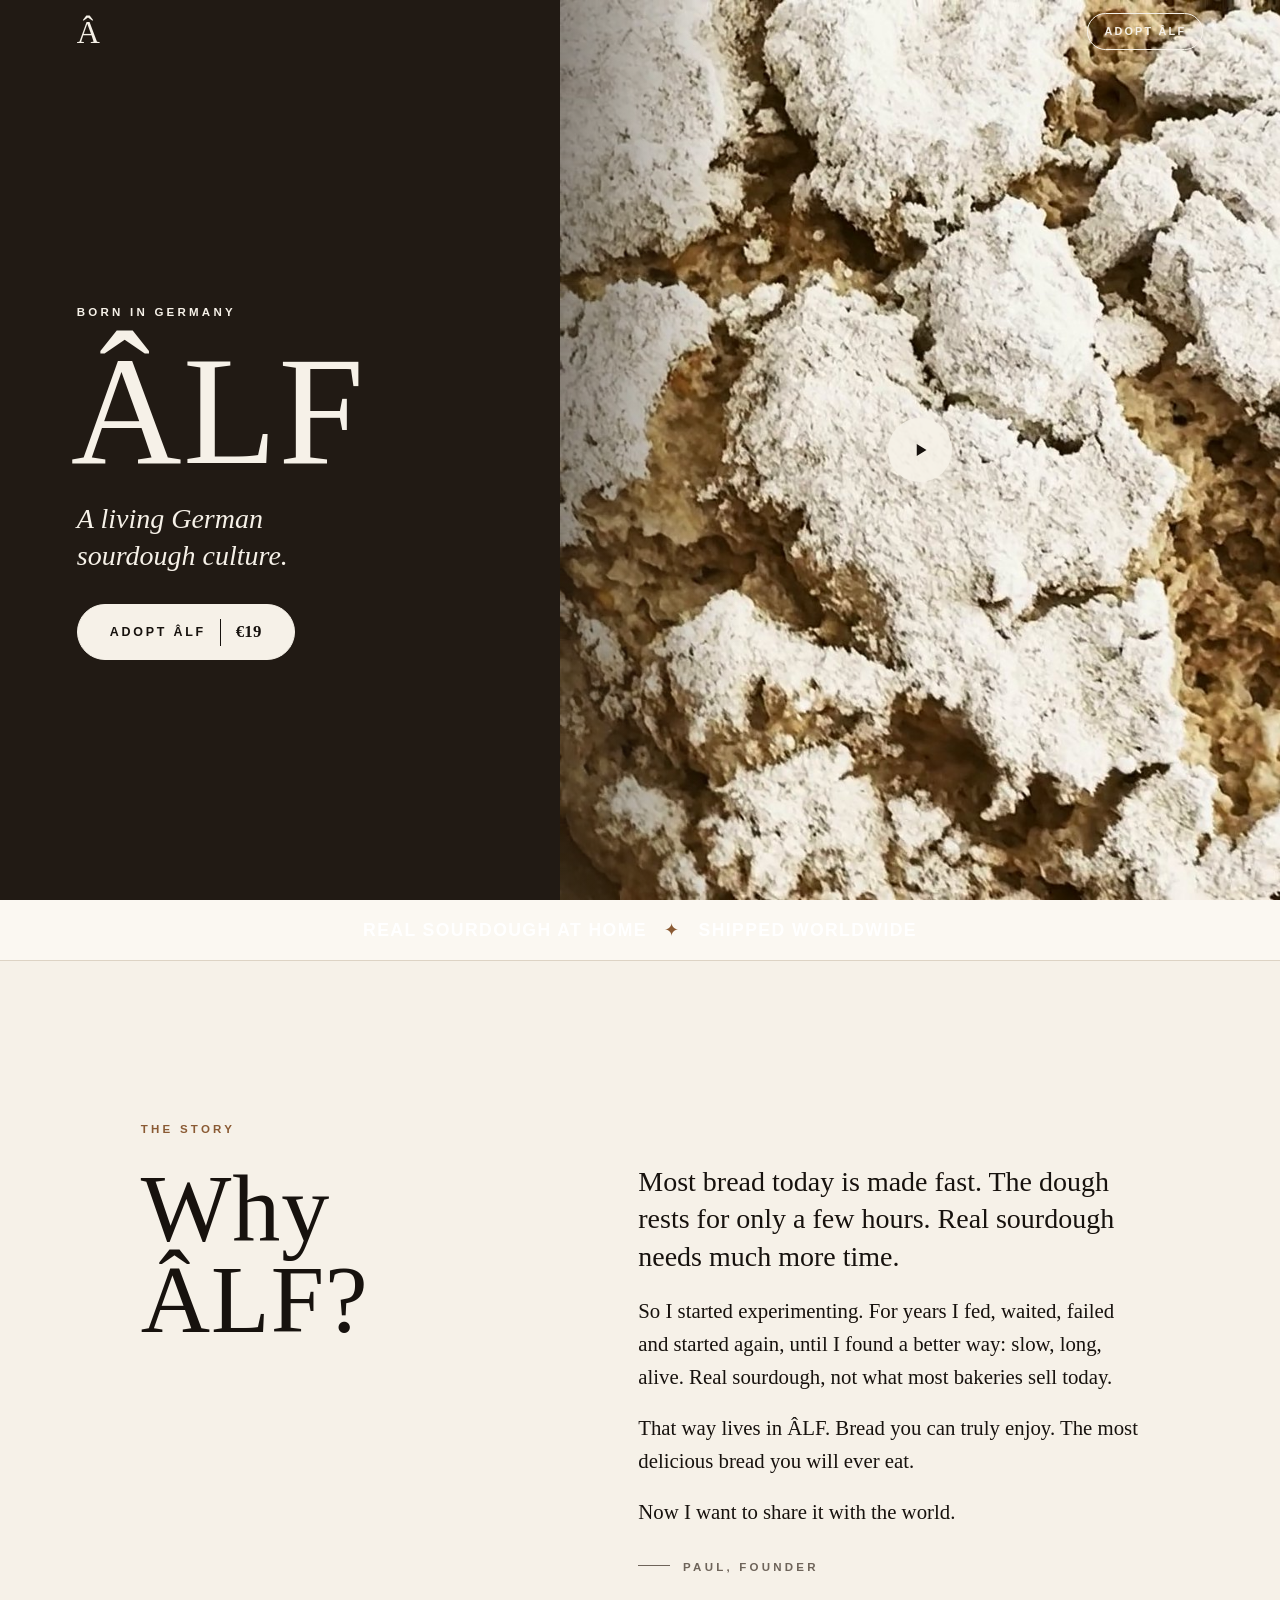
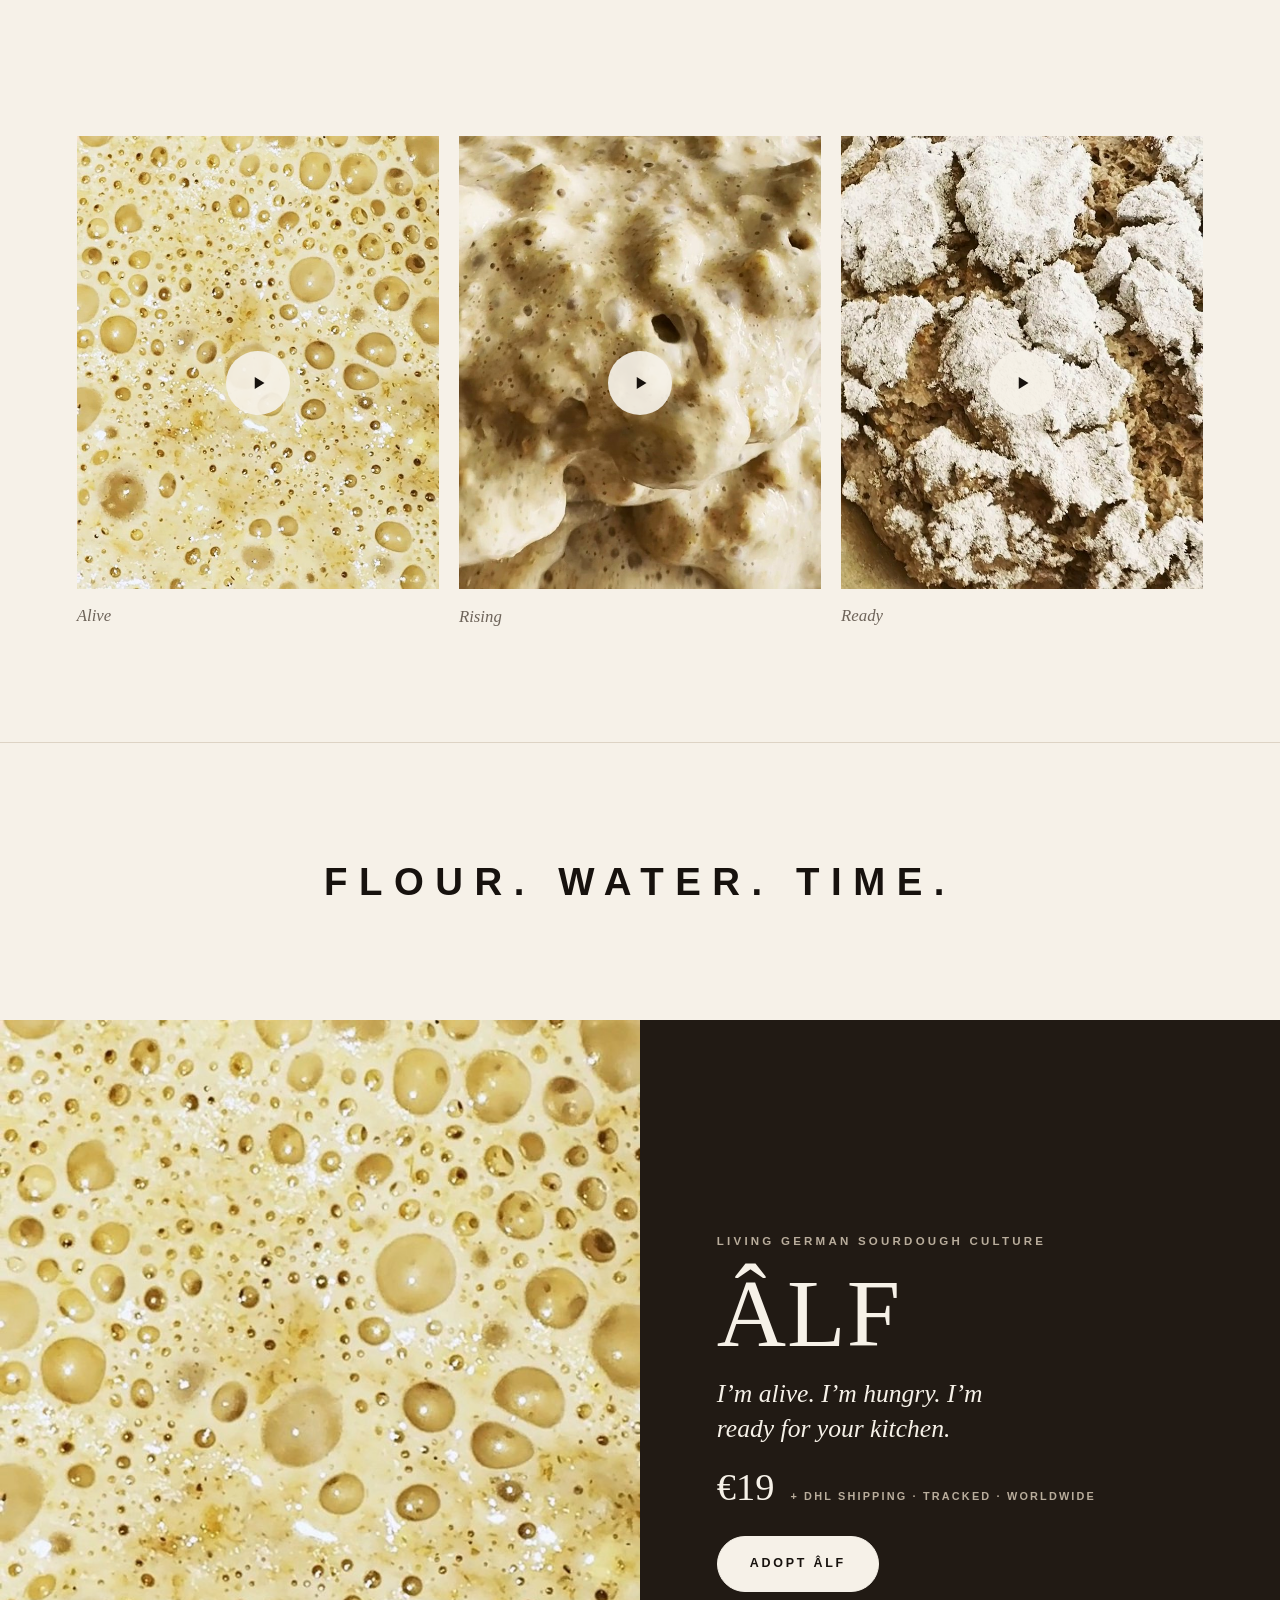
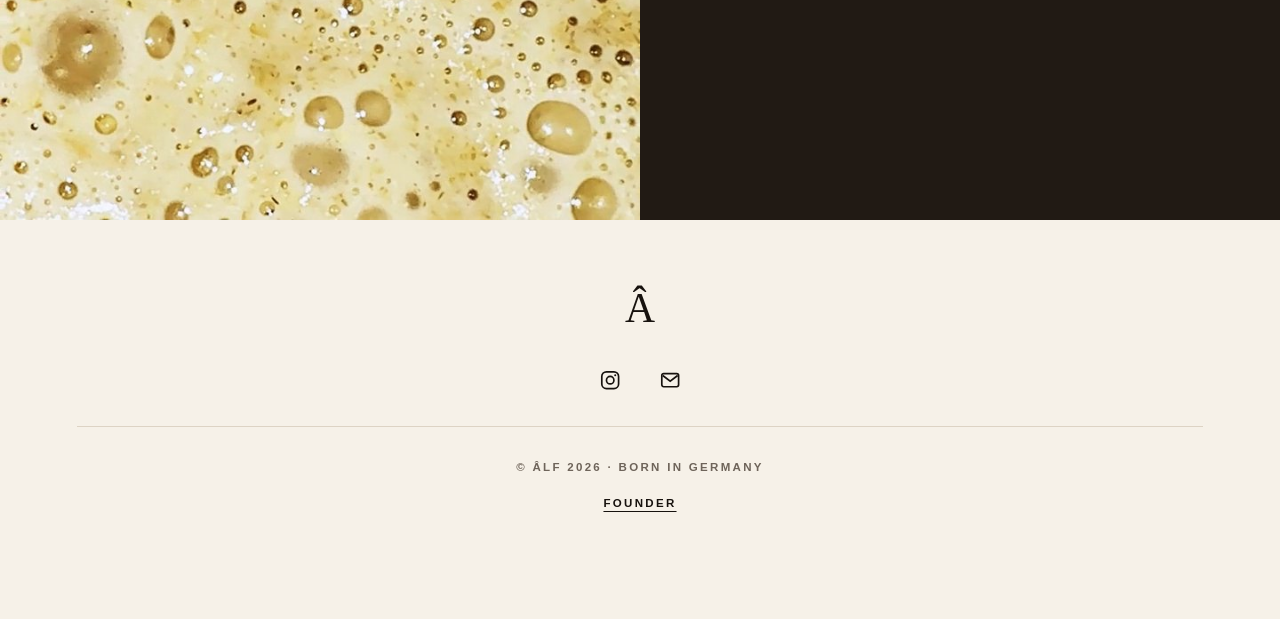
==== commit e76b4115: "perf: smoother, better-graded videos (v4 pipeline) Measured and fixed judder: bubbles had 69 duplica" ====
--- a/index.html
+++ b/index.html
@@ -26,14 +26,14 @@
         "name": "ÂLF",
         "description": "ÂLF, a living German sourdough culture. Shipped by DHL with tracking.",
         "brand": { "@type": "Brand", "name": "ÂLF" },
-        "image": "https://souralf.com/assets/video/bubbles-poster.jpg",
+        "image": "https://souralf.com/assets/video/bubbles-poster.jpg?v=5",
         "url": "https://souralf.com/adopt",
         "offers": { "@type": "Offer", "price": "19.00", "priceCurrency": "EUR", "availability": "https://schema.org/InStock", "url": "https://souralf.com/adopt" }
       }
     </script>
     <script>document.documentElement.classList.add("js");</script>
     <link rel="icon" href="assets/icon.svg" type="image/svg+xml" />
-    <link rel="preload" as="image" href="assets/video/hero-poster.jpg?v=4" />
+    <link rel="preload" as="image" href="assets/video/hero-poster.jpg?v=5" />
     <link rel="stylesheet" href="styles.css?v=21" />
     <style>
       .band-message {
@@ -69,8 +69,8 @@
       <!-- HERO: full-screen living loaf -->
       <section class="hero" id="top" aria-labelledby="hero-title">
         <figure class="hero-photo">
-          <video class="loop" poster="assets/video/hero-poster.jpg?v=4" width="720" height="900" autoplay muted loop playsinline webkit-playsinline preload="auto" disableremoteplayback aria-label="ÂLF dough, risen: the flour crust cracked open on its own">
-            <source src="assets/video/hero.mp4?v=3" type="video/mp4" />
+          <video class="loop" poster="assets/video/hero-poster.jpg?v=5" width="720" height="900" autoplay muted loop playsinline webkit-playsinline preload="auto" disableremoteplayback aria-label="ÂLF dough, risen: the flour crust cracked open on its own">
+            <source src="assets/video/hero.mp4?v=5" type="video/mp4" />
           </video>
         </figure>
         <div class="hero-copy">
@@ -102,20 +102,20 @@
       <section class="proof" id="bread" aria-label="ÂLF alive">
         <div class="series">
           <figure class="shot">
-            <video class="loop" poster="assets/video/bubbles-poster.jpg?v=4" width="720" height="900" autoplay muted loop playsinline webkit-playsinline preload="metadata" disableremoteplayback aria-label="ÂLF up close: the living culture full of bubbles">
-              <source src="assets/video/bubbles.mp4?v=3" type="video/mp4" />
+            <video class="loop" poster="assets/video/bubbles-poster.jpg?v=5" width="720" height="900" autoplay muted loop playsinline webkit-playsinline preload="metadata" disableremoteplayback aria-label="ÂLF up close: the living culture full of bubbles">
+              <source src="assets/video/bubbles.mp4?v=5" type="video/mp4" />
             </video>
             <figcaption>Alive</figcaption>
           </figure>
           <figure class="shot">
-            <video class="loop" poster="assets/video/rise-poster.jpg?v=4" width="720" height="900" autoplay muted loop playsinline webkit-playsinline preload="metadata" disableremoteplayback aria-label="ÂLF rising">
-              <source src="assets/video/rise.mp4?v=3" type="video/mp4" />
+            <video class="loop" poster="assets/video/rise-poster.jpg?v=5" width="720" height="900" autoplay muted loop playsinline webkit-playsinline preload="metadata" disableremoteplayback aria-label="ÂLF rising">
+              <source src="assets/video/rise.mp4?v=5" type="video/mp4" />
             </video>
             <figcaption>Rising</figcaption>
           </figure>
           <figure class="shot">
-            <video class="loop" poster="assets/video/risen-poster.jpg?v=4" width="720" height="900" autoplay muted loop playsinline webkit-playsinline preload="metadata" disableremoteplayback aria-label="The risen dough: the flour layer has cracked open on its own">
-              <source src="assets/video/risen.mp4?v=3" type="video/mp4" />
+            <video class="loop" poster="assets/video/risen-poster.jpg?v=5" width="720" height="900" autoplay muted loop playsinline webkit-playsinline preload="metadata" disableremoteplayback aria-label="The risen dough: the flour layer has cracked open on its own">
+              <source src="assets/video/risen.mp4?v=5" type="video/mp4" />
             </video>
             <figcaption>Ready</figcaption>
           </figure>
@@ -130,7 +130,7 @@
       <!-- ÂLF: the one product -->
       <section class="box" id="adopt" aria-labelledby="box-title">
         <figure class="box-media">
-          <img src="assets/video/bubbles-poster.jpg?v=4" width="720" height="900" alt="ÂLF up close: the living culture full of bubbles" loading="lazy" decoding="async" />
+          <img src="assets/video/bubbles-poster.jpg?v=5" width="720" height="900" alt="ÂLF up close: the living culture full of bubbles" loading="lazy" decoding="async" />
         </figure>
         <div class="box-block">
           <p class="label">Living German sourdough culture</p>
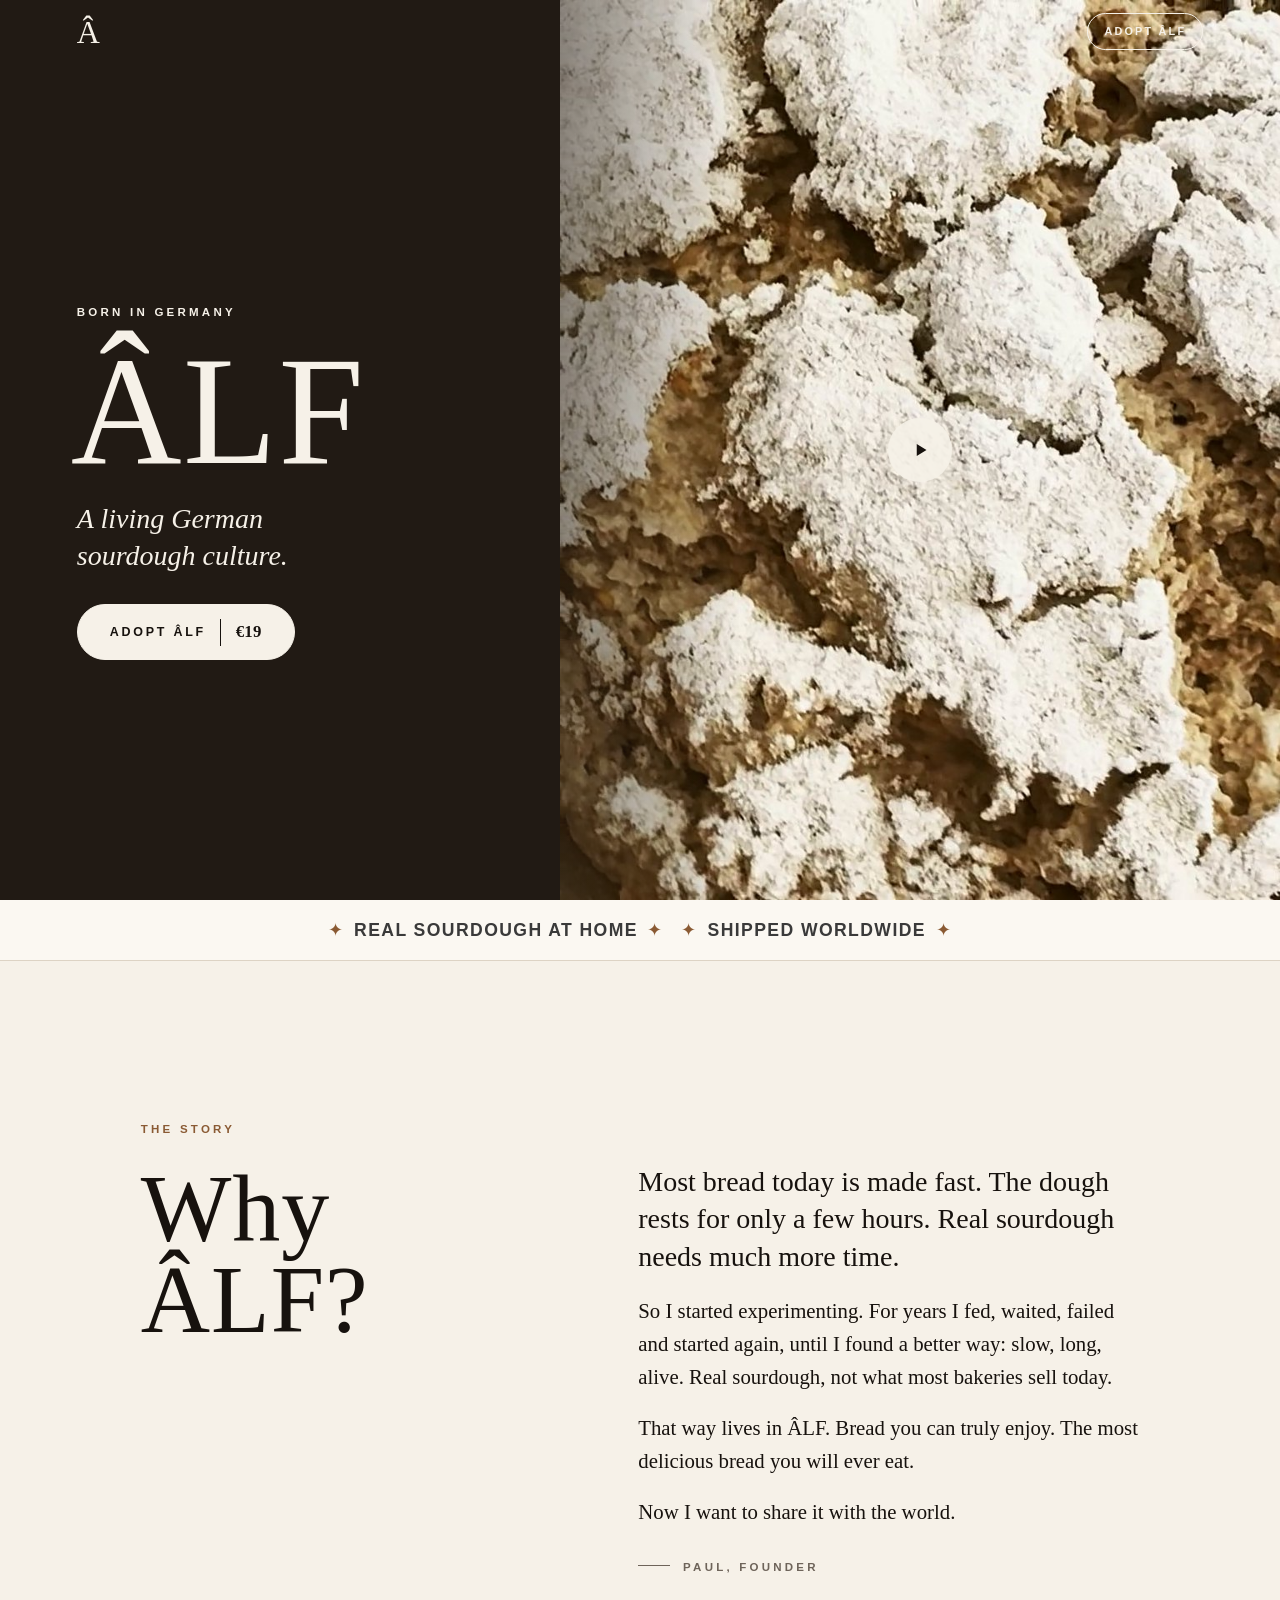
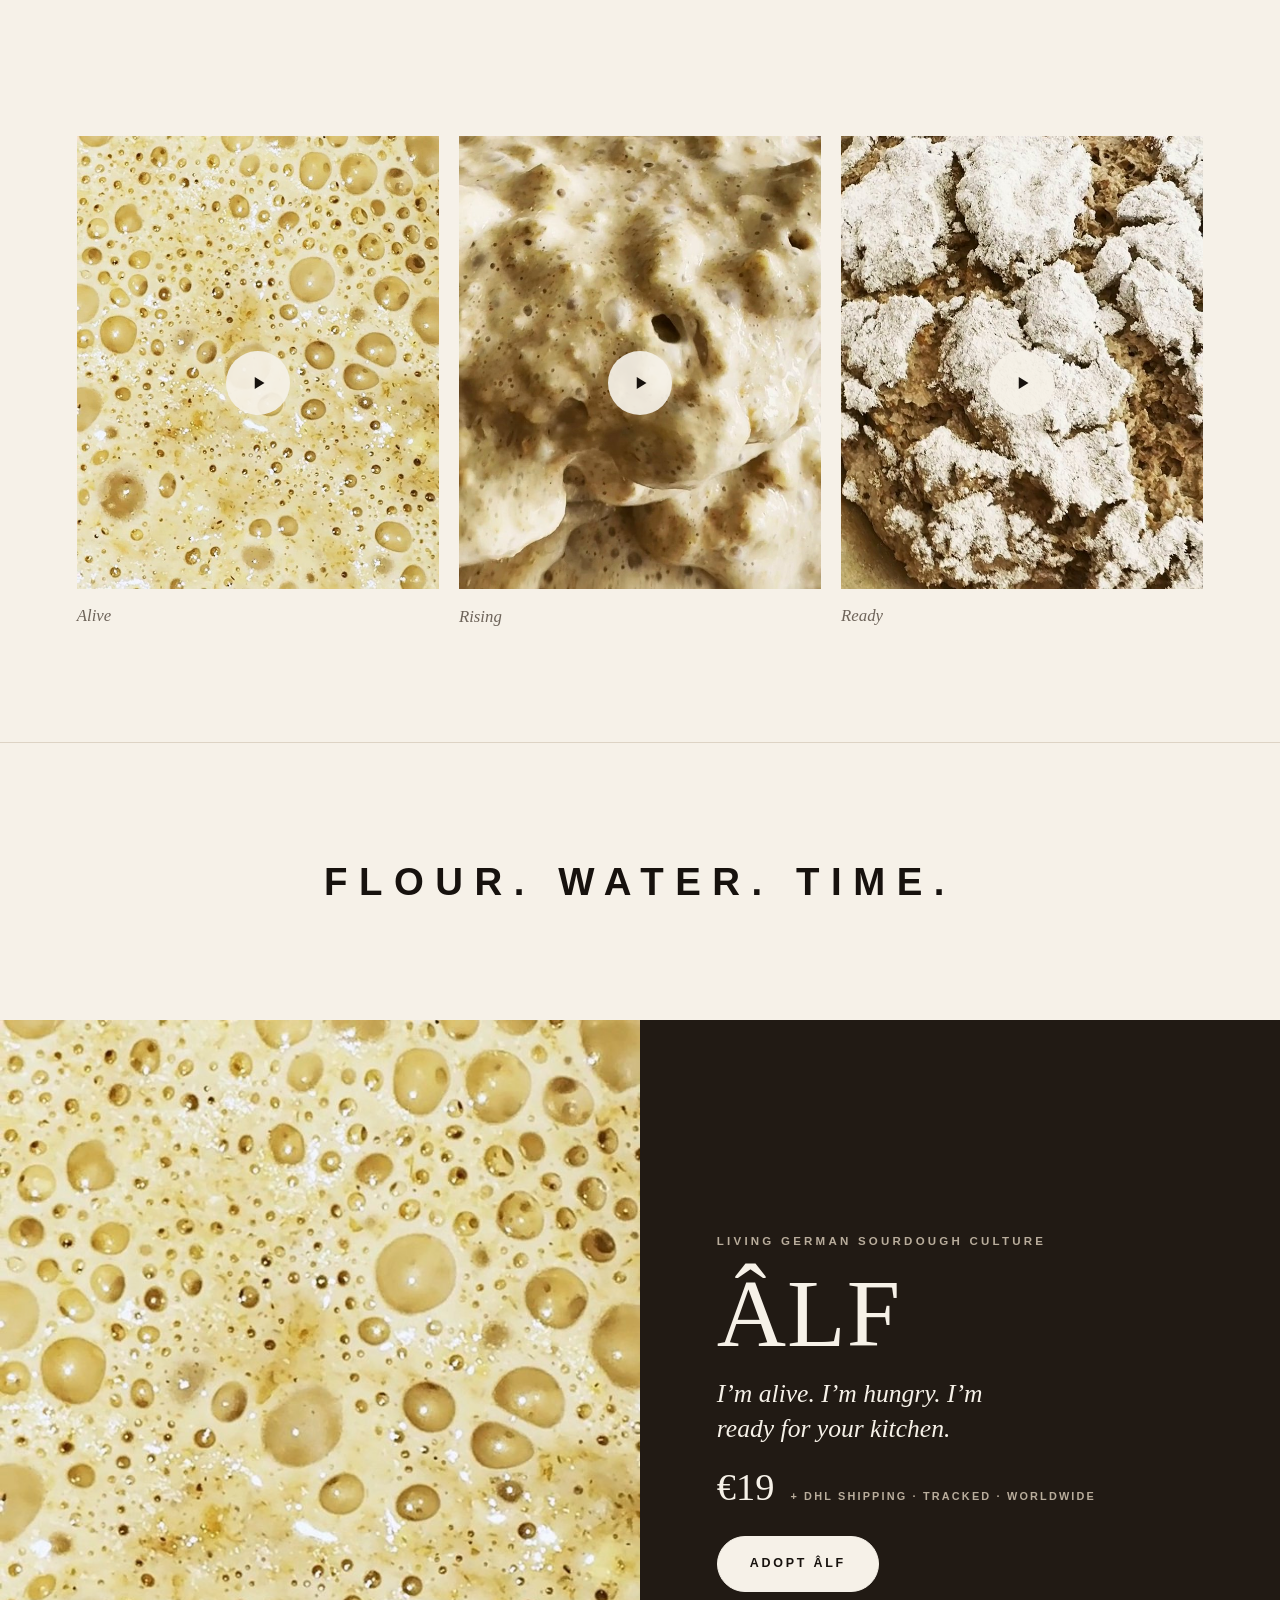
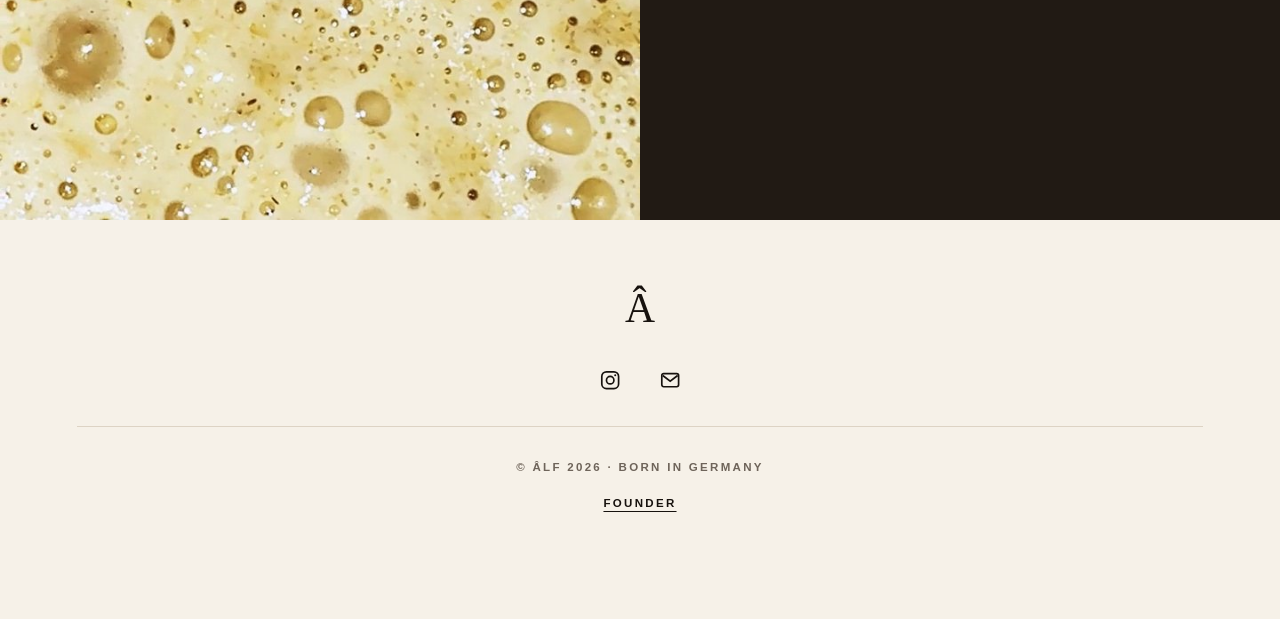
==== commit 4dbf315b: "style: dark gray band text, stars around each phrase Co-Authored-By: Claude Opus 5.5 <noreply@anthro" ====
--- a/index.html
+++ b/index.html
@@ -38,7 +38,7 @@
     <style>
       .band-message {
         padding: 0 1rem;
-        color: #fff;
+        color: #3a3a3a;
         font-family: var(--sans);
         font-size: clamp(0.8rem, 3vw, 1.1rem);
         font-weight: 700;
@@ -46,6 +46,8 @@
         line-height: 1.4;
         text-align: center;
       }
+      .band-item { display: inline-flex; align-items: center; gap: 0.6rem; }
+      .band-item span[aria-hidden] { color: var(--crust); }
       .hero-copy {
         container-type: inline-size;
         min-width: 0;
@@ -82,7 +84,7 @@
       </section>
 
       <div class="band">
-        <p class="band-message"><span>Real sourdough at home</span><span aria-hidden="true">✦</span><span>Shipped worldwide</span></p>
+        <p class="band-message"><span class="band-item"><span aria-hidden="true">✦</span><span>Real sourdough at home</span><span aria-hidden="true">✦</span></span><span class="band-item"><span aria-hidden="true">✦</span><span>Shipped worldwide</span><span aria-hidden="true">✦</span></span></p>
       </div>
 
       <!-- WHY ÂLF -->
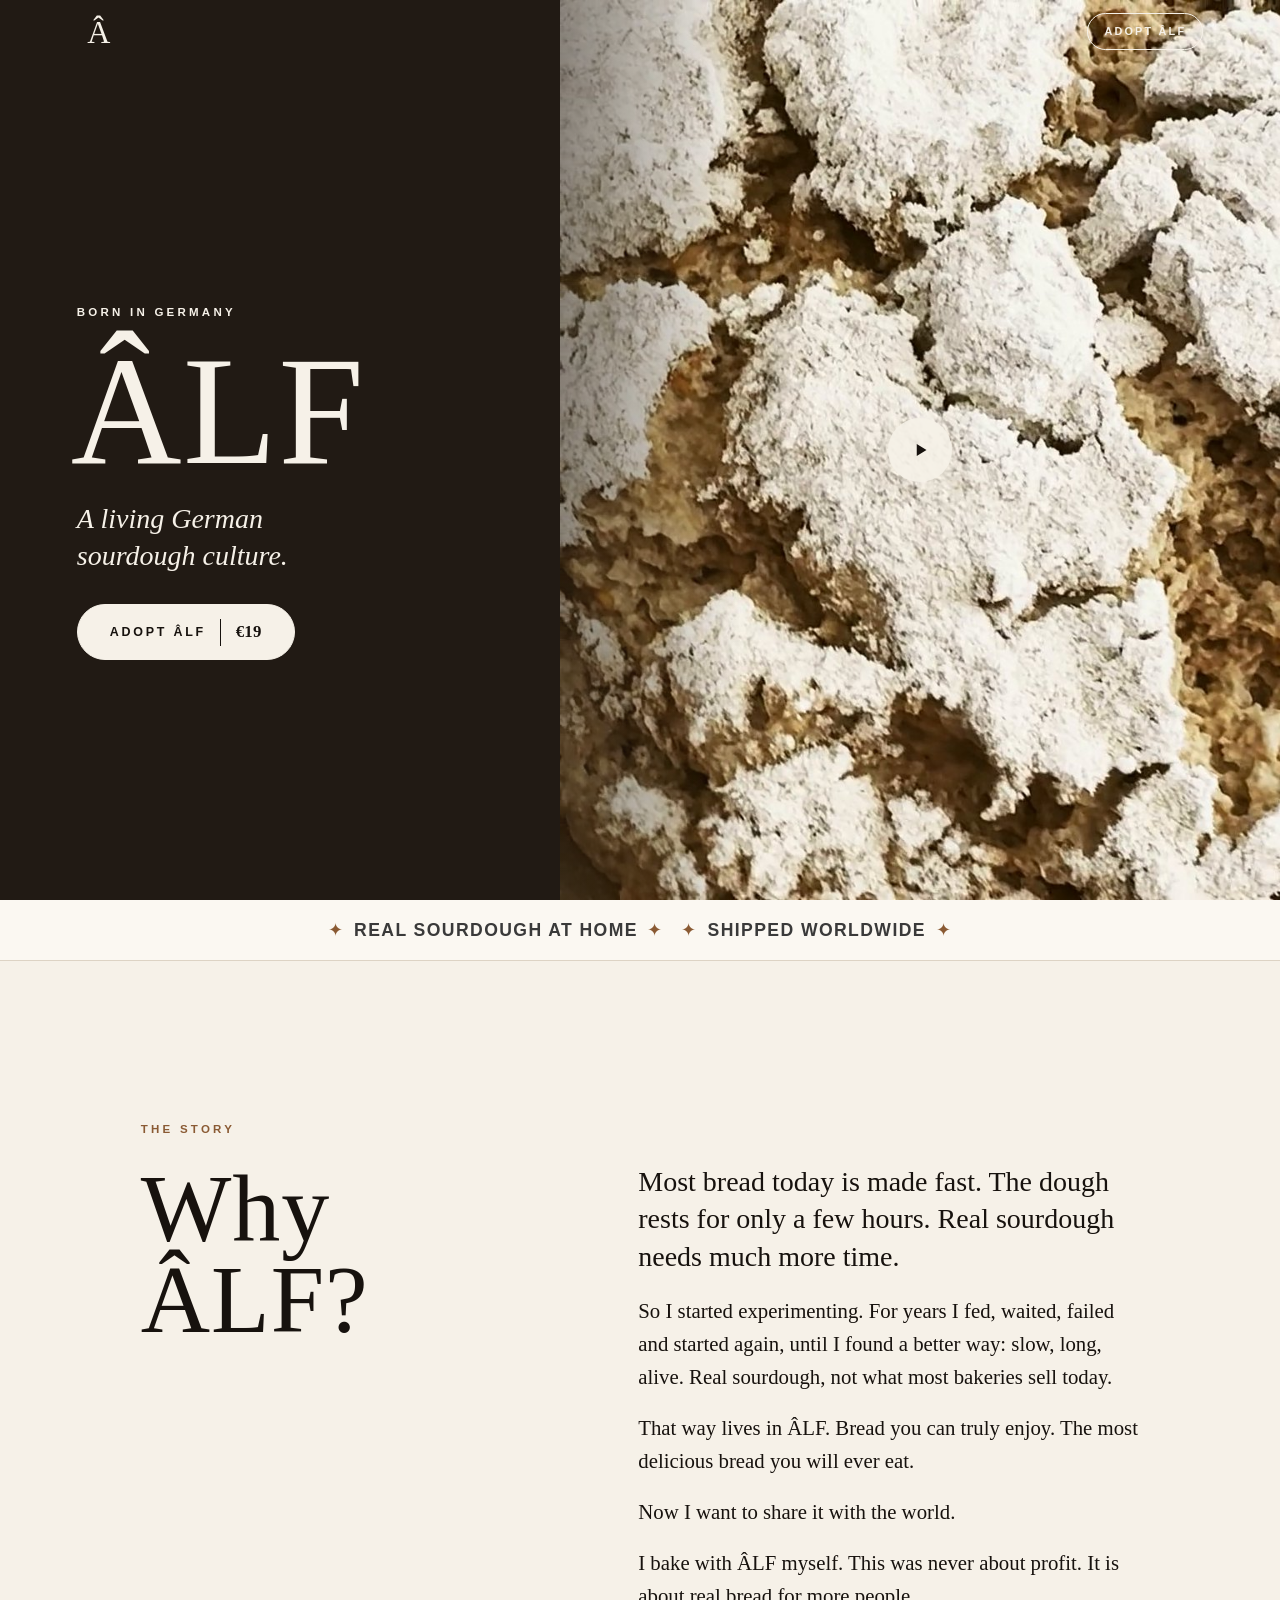
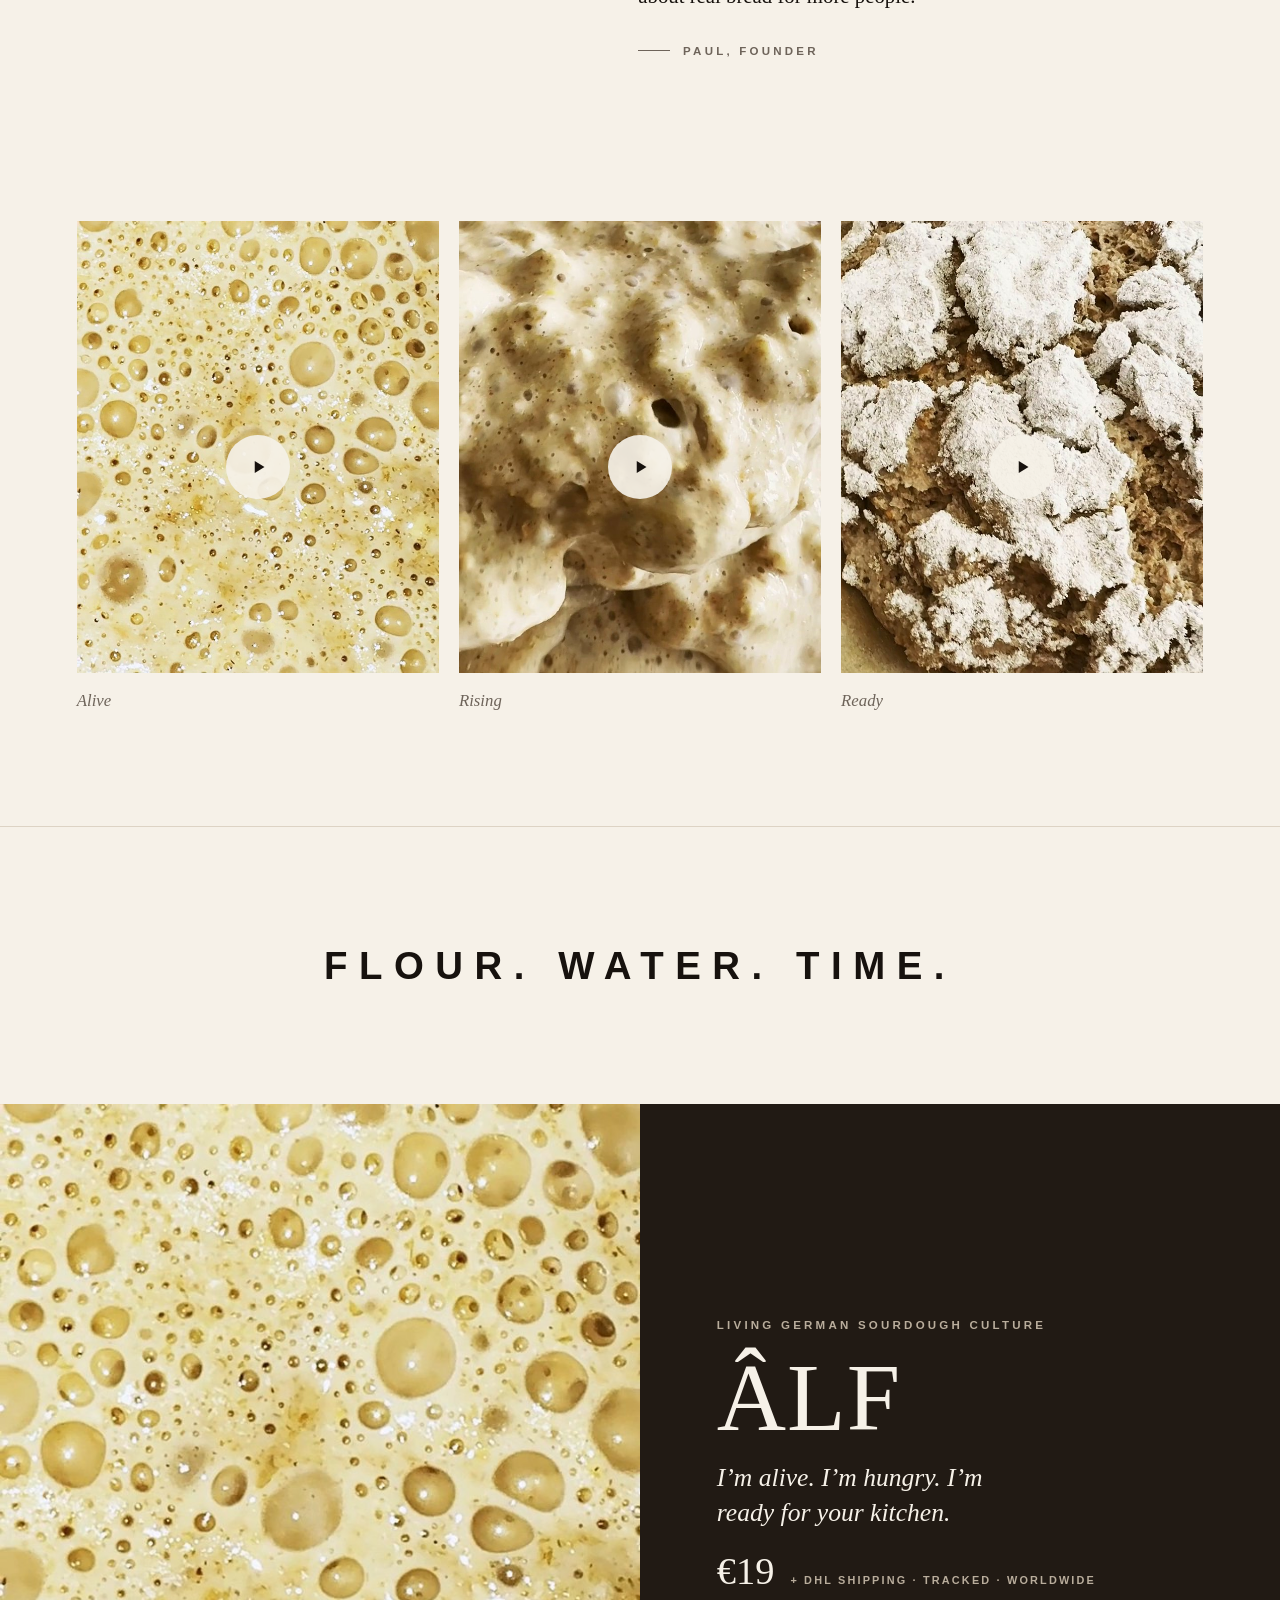
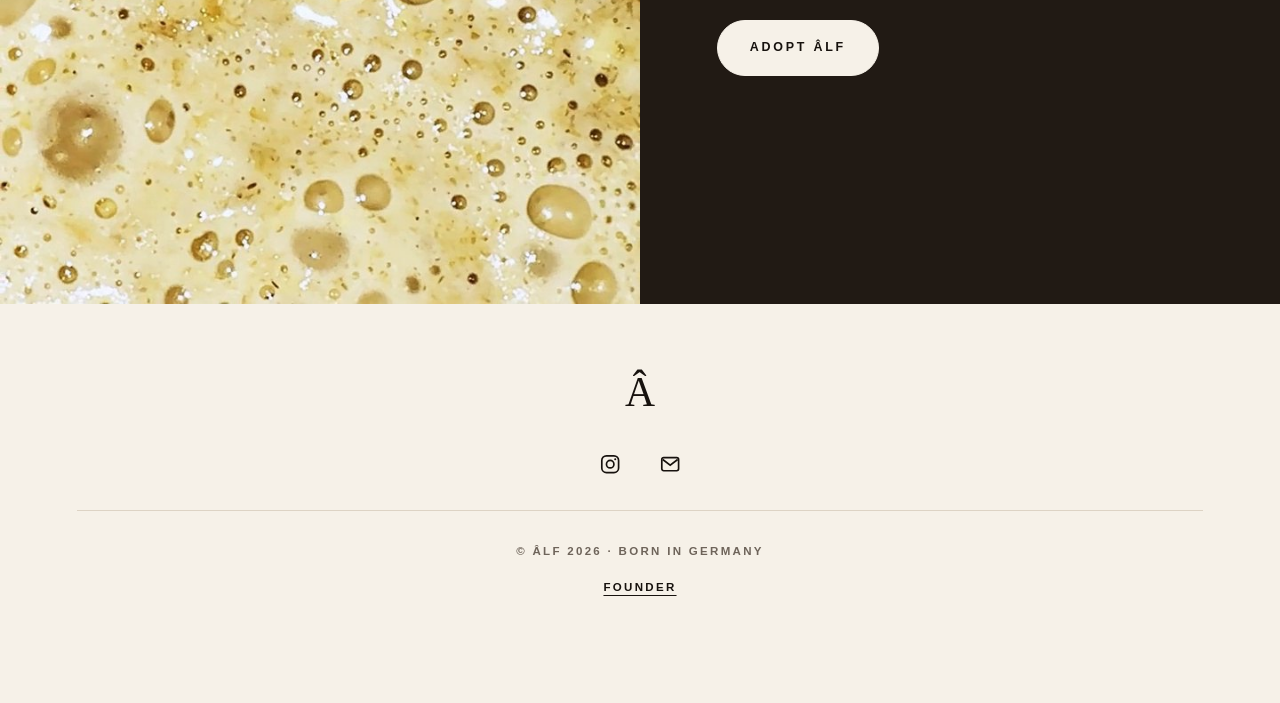
==== commit c0529bdc: "perf: load the three story videos only when they come close the home page pulled all four videos (ab" ====
--- a/index.html
+++ b/index.html
@@ -69,7 +69,7 @@
 
     <main id="main">
       <!-- HERO: full-screen living loaf -->
-      <section class="hero" id="top" aria-labelledby="hero-title">
+      <section class="hero" id="top" aria-label="ÂLF, a living German sourdough culture">
         <figure class="hero-photo">
           <video class="loop" poster="assets/video/hero-poster.jpg?v=5" width="720" height="900" autoplay muted loop playsinline webkit-playsinline preload="auto" disableremoteplayback aria-label="ÂLF dough, risen: the flour crust cracked open on its own">
             <source src="assets/video/hero.mp4?v=5" type="video/mp4" />
@@ -96,6 +96,7 @@
           <p>So I started experimenting. For years I fed, waited, failed and started again, until I found a better way: slow, long, alive. Real sourdough, not what most bakeries sell today.</p>
           <p>That way lives in ÂLF. Bread you can truly enjoy. The most delicious bread you will ever eat.</p>
           <p>Now I want to share it with the world.</p>
+          <p>I bake with ÂLF myself. This was never about profit. It is about real bread for more people.</p>
           <p class="signature">Paul, founder</p>
         </div>
       </section>
@@ -104,19 +105,19 @@
       <section class="proof" id="bread" aria-label="ÂLF alive">
         <div class="series">
           <figure class="shot">
-            <video class="loop" poster="assets/video/bubbles-poster.jpg?v=5" width="720" height="900" autoplay muted loop playsinline webkit-playsinline preload="metadata" disableremoteplayback aria-label="ÂLF up close: the living culture full of bubbles">
+            <video class="loop" poster="assets/video/bubbles-poster.jpg?v=5" width="720" height="900" muted loop playsinline webkit-playsinline preload="none" disableremoteplayback aria-label="ÂLF up close: the living culture full of bubbles">
               <source src="assets/video/bubbles.mp4?v=5" type="video/mp4" />
             </video>
             <figcaption>Alive</figcaption>
           </figure>
           <figure class="shot">
-            <video class="loop" poster="assets/video/rise-poster.jpg?v=5" width="720" height="900" autoplay muted loop playsinline webkit-playsinline preload="metadata" disableremoteplayback aria-label="ÂLF rising">
+            <video class="loop" poster="assets/video/rise-poster.jpg?v=5" width="720" height="900" muted loop playsinline webkit-playsinline preload="none" disableremoteplayback aria-label="ÂLF rising">
               <source src="assets/video/rise.mp4?v=5" type="video/mp4" />
             </video>
             <figcaption>Rising</figcaption>
           </figure>
           <figure class="shot">
-            <video class="loop" poster="assets/video/risen-poster.jpg?v=5" width="720" height="900" autoplay muted loop playsinline webkit-playsinline preload="metadata" disableremoteplayback aria-label="The risen dough: the flour layer has cracked open on its own">
+            <video class="loop" poster="assets/video/risen-poster.jpg?v=5" width="720" height="900" muted loop playsinline webkit-playsinline preload="none" disableremoteplayback aria-label="The risen dough: the flour layer has cracked open on its own">
               <source src="assets/video/risen.mp4?v=5" type="video/mp4" />
             </video>
             <figcaption>Ready</figcaption>
--- a/styles.css
+++ b/styles.css
@@ -210,6 +210,11 @@
   font-size: 2rem;
   line-height: 1;
   text-decoration: none;
+  /* 44px tap target around the single letter */
+  display: inline-grid;
+  place-items: center;
+  min-width: 44px;
+  min-height: 44px;
 }
 
 .bar-cta {
@@ -546,6 +551,9 @@
 }
 
 .copy-founder a {
+  display: inline-block;
+  padding-block: 0.6rem;
+  margin-block: -0.6rem;
   font-size: 0.72rem;
   font-weight: 600;
   letter-spacing: 0.2em;
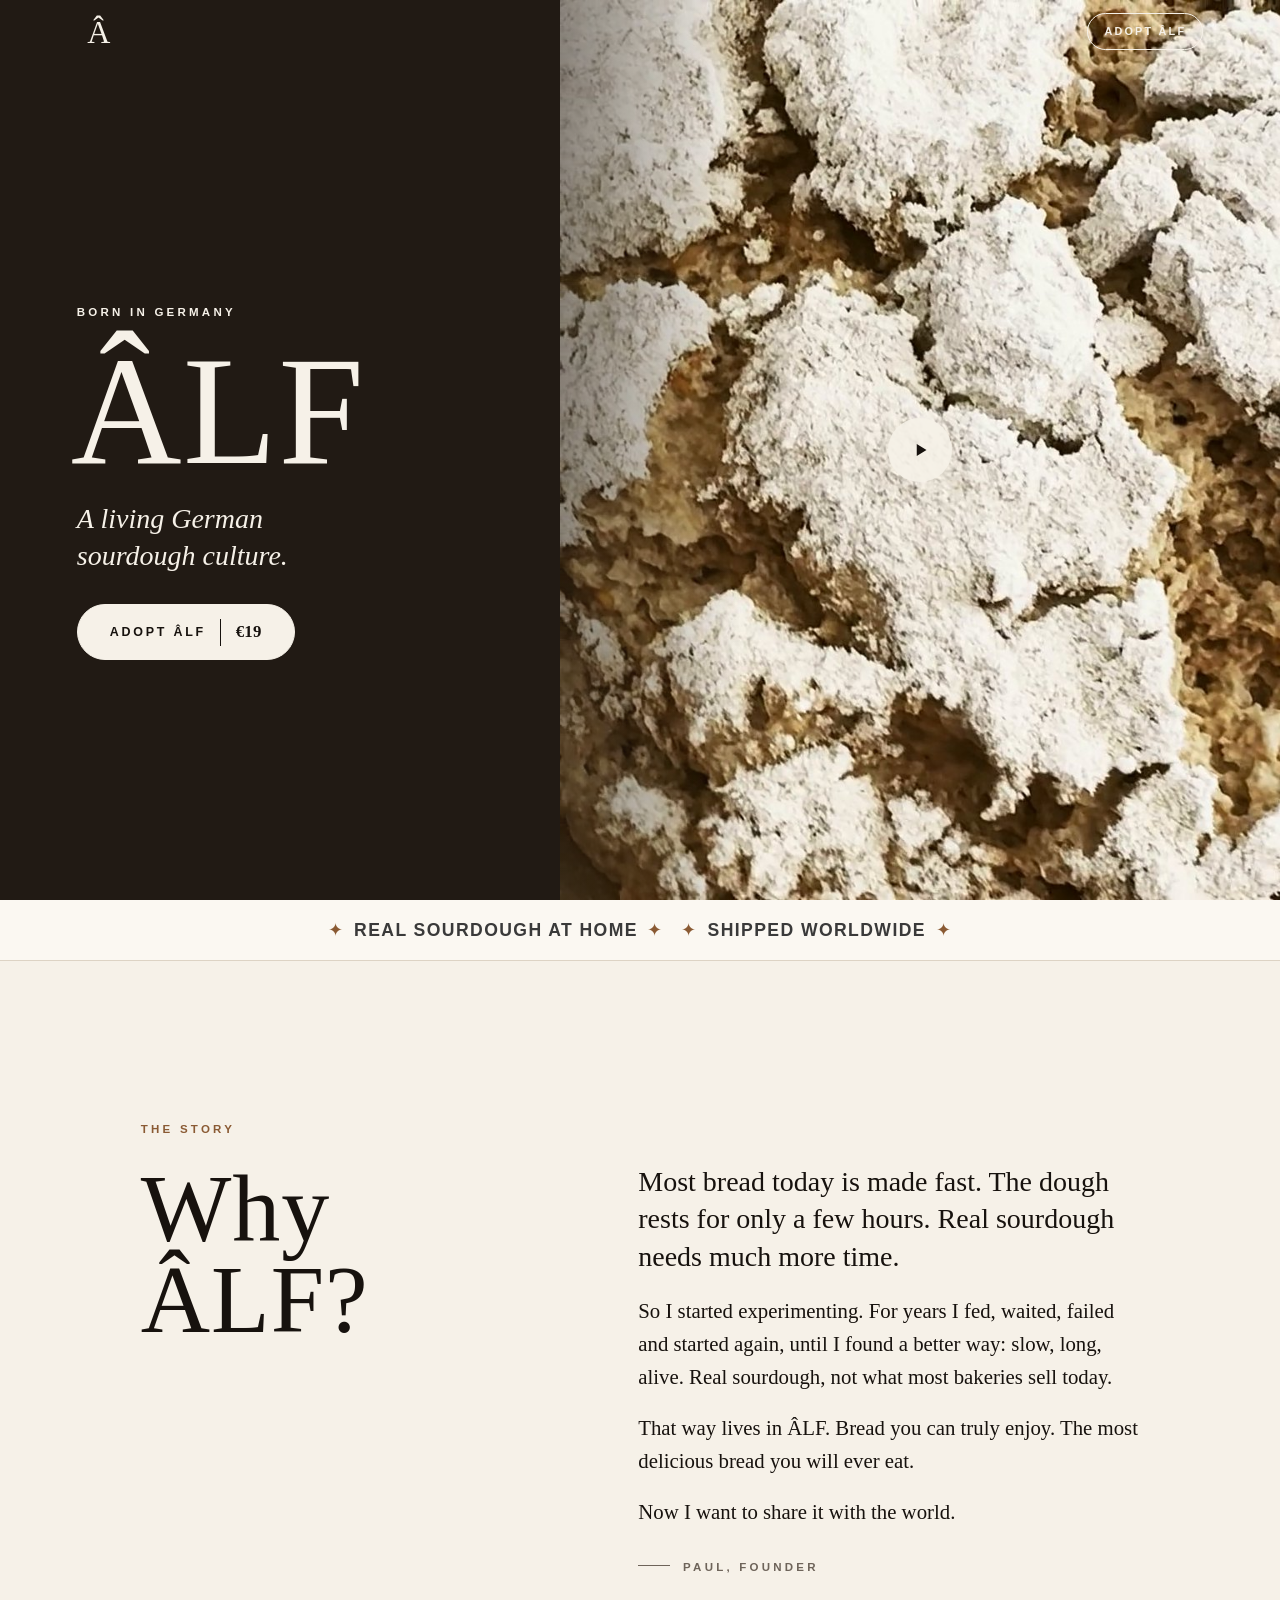
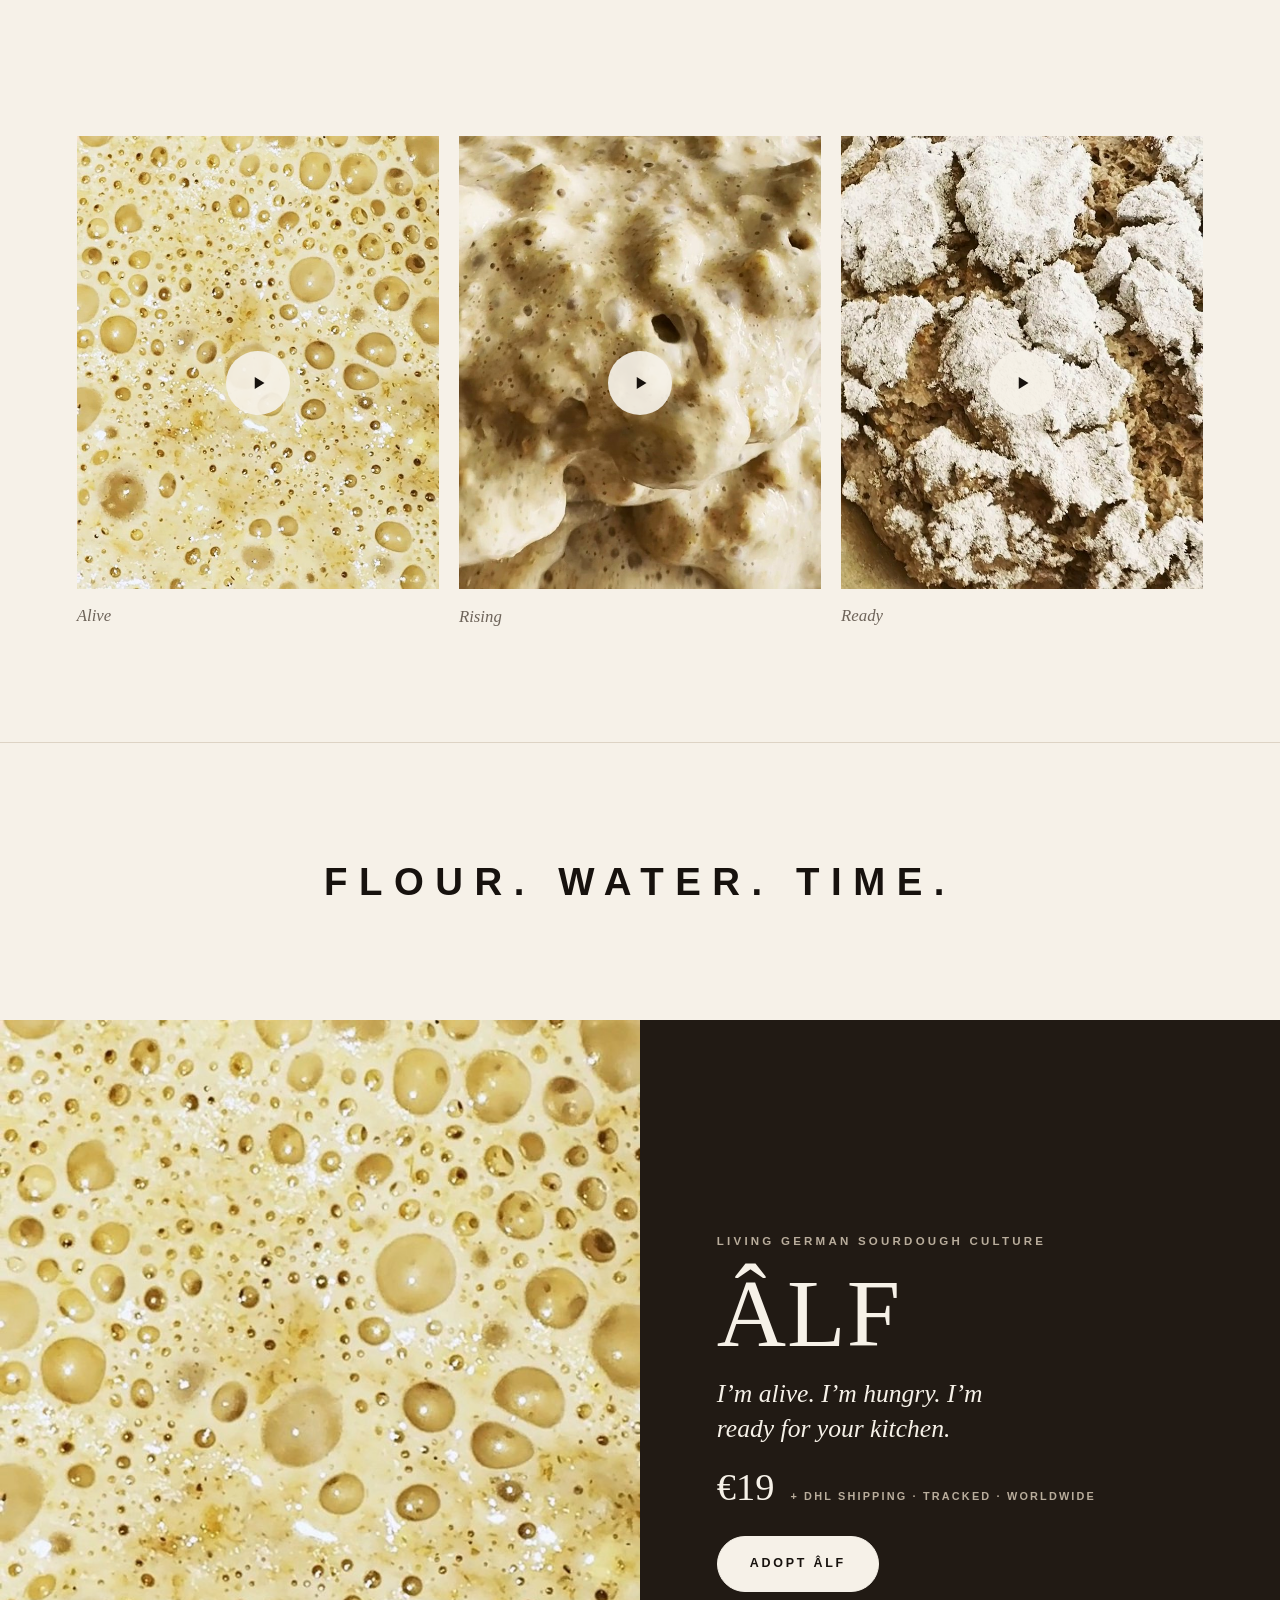
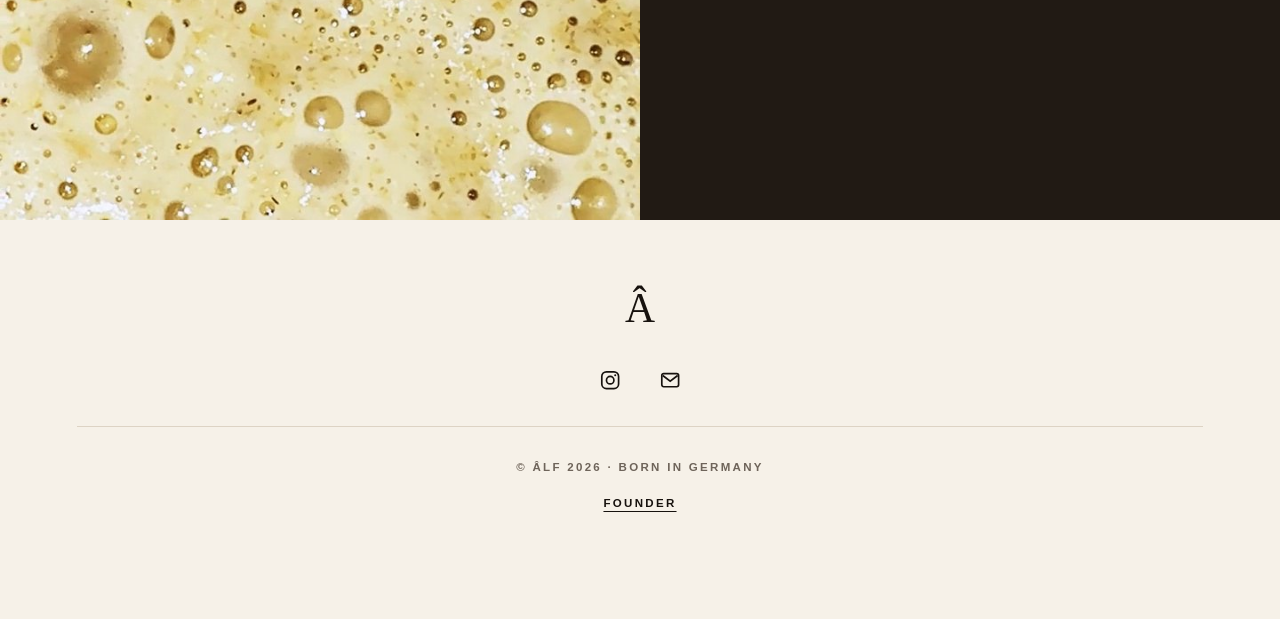
==== commit e8430a63: "copy: drop the profit line from the story, back to paul's original text Co-Authored-By: Claude Opus " ====
--- a/index.html
+++ b/index.html
@@ -96,7 +96,6 @@
           <p>So I started experimenting. For years I fed, waited, failed and started again, until I found a better way: slow, long, alive. Real sourdough, not what most bakeries sell today.</p>
           <p>That way lives in ÂLF. Bread you can truly enjoy. The most delicious bread you will ever eat.</p>
           <p>Now I want to share it with the world.</p>
-          <p>I bake with ÂLF myself. This was never about profit. It is about real bread for more people.</p>
           <p class="signature">Paul, founder</p>
         </div>
       </section>
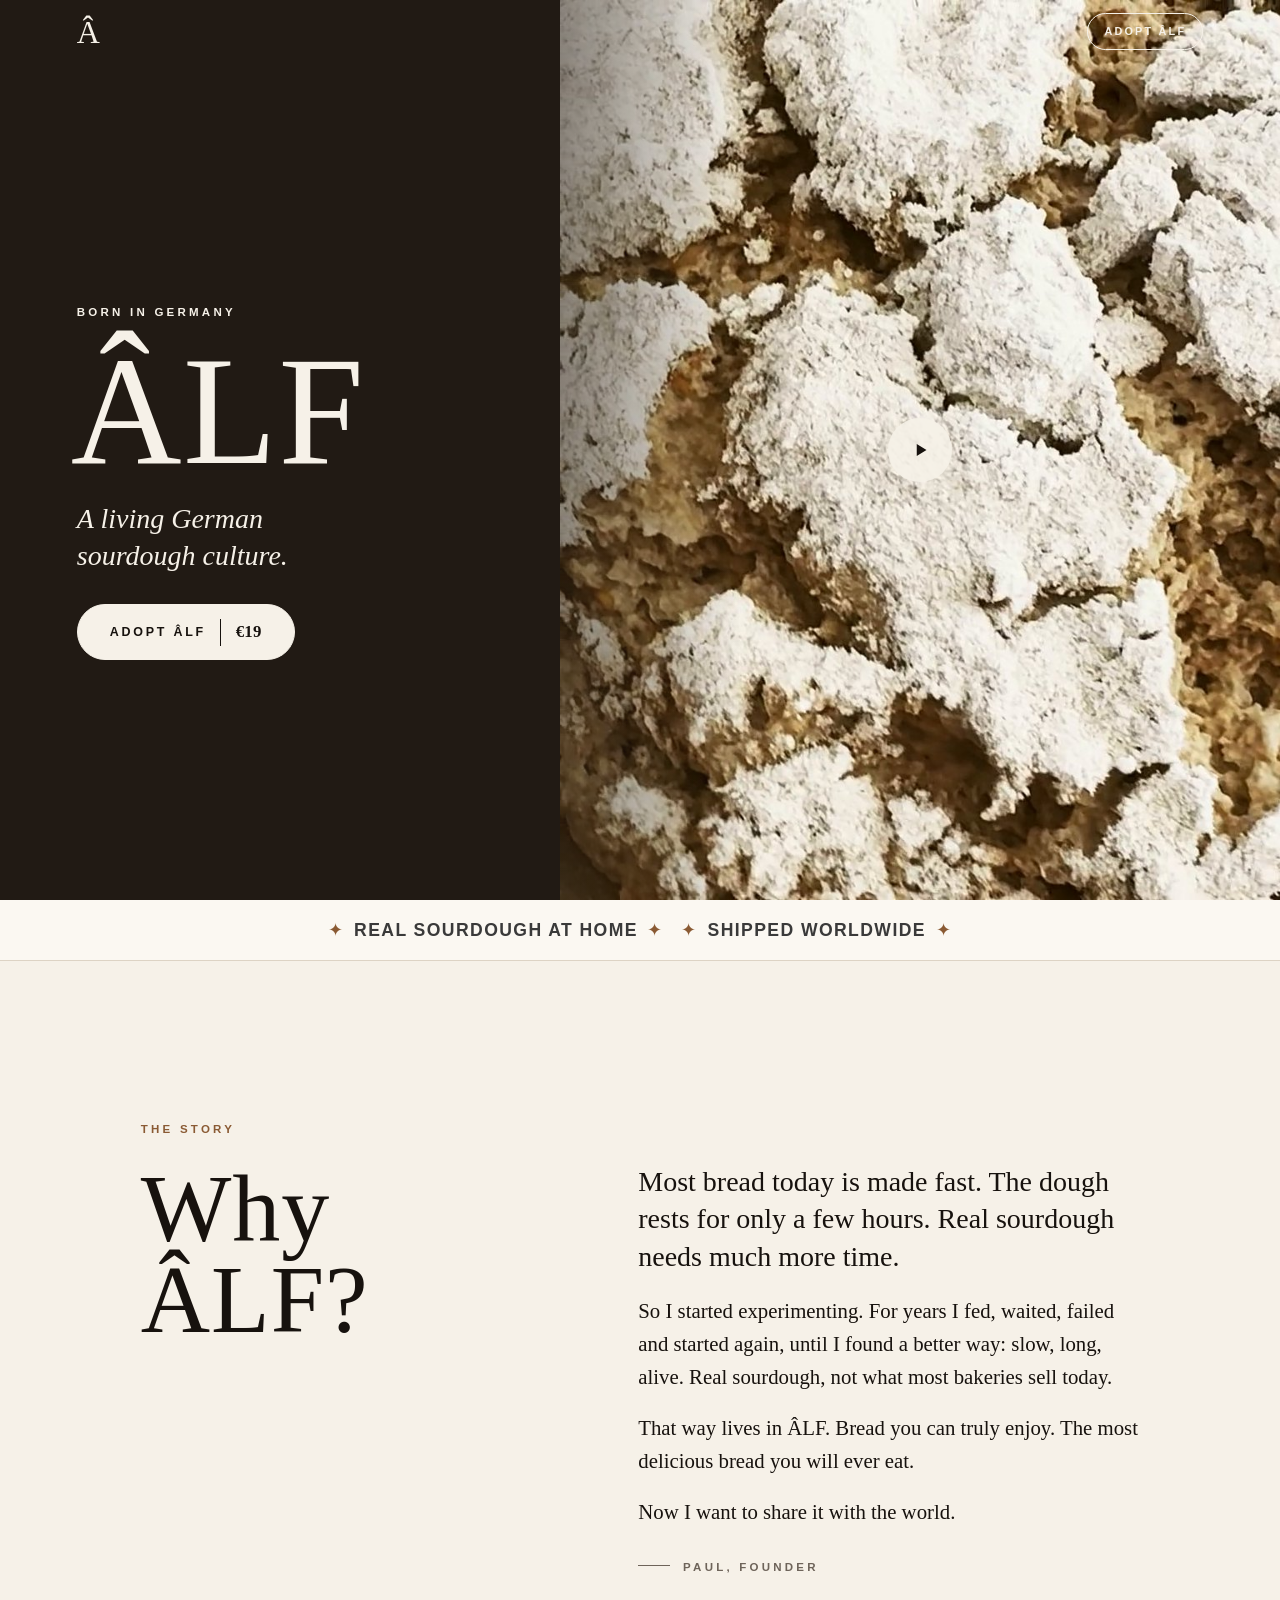
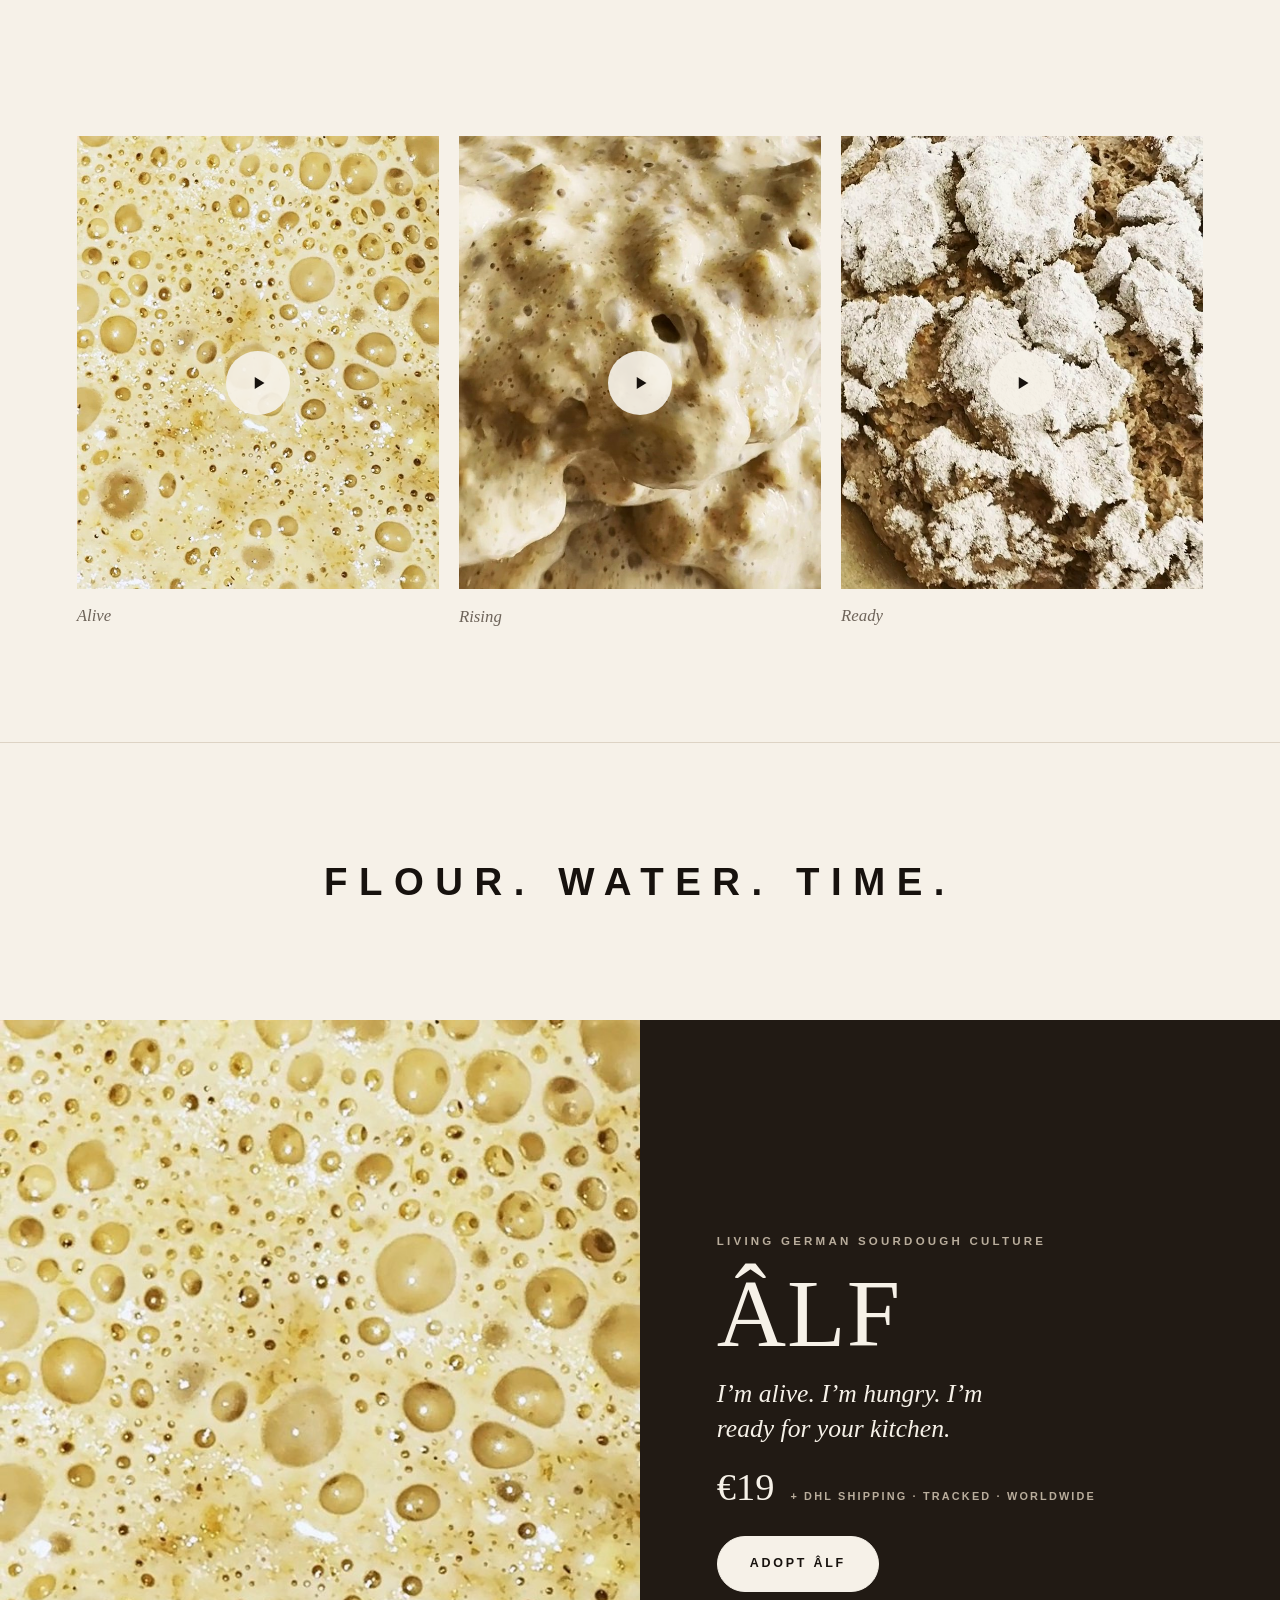
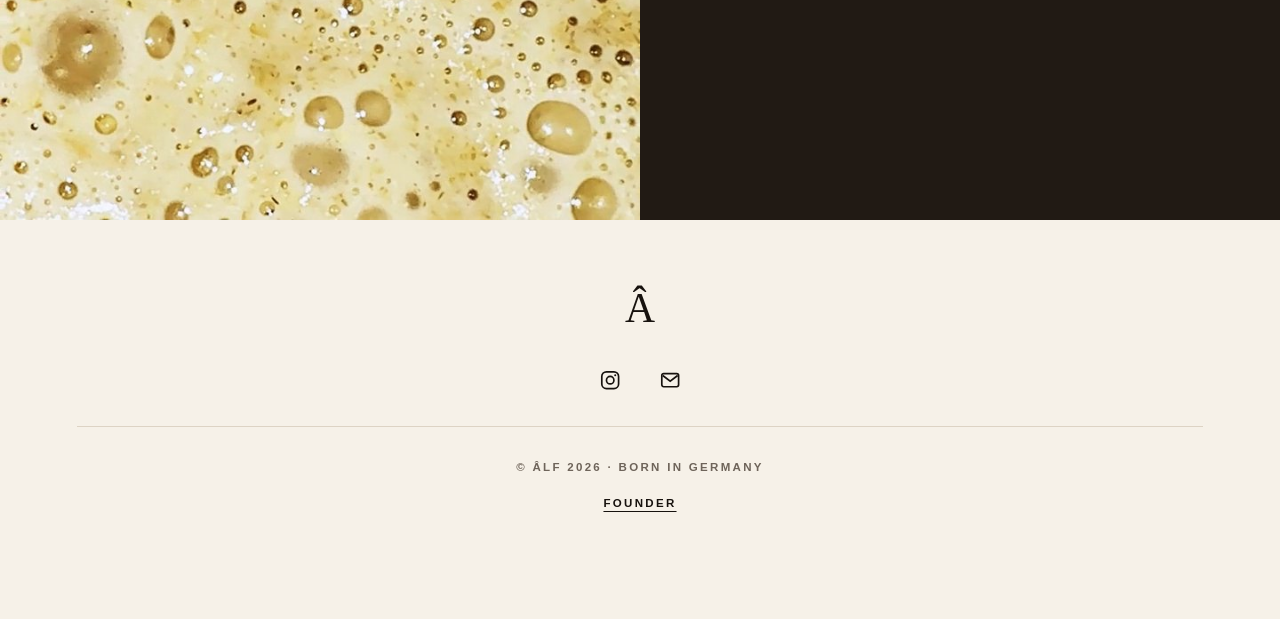
==== commit bd7e5da9: "fix: the alive, rising, ready videos swipe smoothly on iPhone On iPhone a video takes the touch for " ====
--- a/index.html
+++ b/index.html
@@ -34,7 +34,7 @@
     <script>document.documentElement.classList.add("js");</script>
     <link rel="icon" href="assets/icon.svg" type="image/svg+xml" />
     <link rel="preload" as="image" href="assets/video/hero-poster.jpg?v=5" />
-    <link rel="stylesheet" href="styles.css?v=21" />
+    <link rel="stylesheet" href="styles.css?v=22" />
     <style>
       .band-message {
         padding: 0 1rem;
@@ -69,7 +69,7 @@
 
     <main id="main">
       <!-- HERO: full-screen living loaf -->
-      <section class="hero" id="top" aria-label="ÂLF, a living German sourdough culture">
+      <section class="hero" id="top" aria-labelledby="hero-title">
         <figure class="hero-photo">
           <video class="loop" poster="assets/video/hero-poster.jpg?v=5" width="720" height="900" autoplay muted loop playsinline webkit-playsinline preload="auto" disableremoteplayback aria-label="ÂLF dough, risen: the flour crust cracked open on its own">
             <source src="assets/video/hero.mp4?v=5" type="video/mp4" />
@@ -104,19 +104,19 @@
       <section class="proof" id="bread" aria-label="ÂLF alive">
         <div class="series">
           <figure class="shot">
-            <video class="loop" poster="assets/video/bubbles-poster.jpg?v=5" width="720" height="900" muted loop playsinline webkit-playsinline preload="none" disableremoteplayback aria-label="ÂLF up close: the living culture full of bubbles">
+            <video class="loop" poster="assets/video/bubbles-poster.jpg?v=5" width="720" height="900" autoplay muted loop playsinline webkit-playsinline preload="metadata" disableremoteplayback aria-label="ÂLF up close: the living culture full of bubbles">
               <source src="assets/video/bubbles.mp4?v=5" type="video/mp4" />
             </video>
             <figcaption>Alive</figcaption>
           </figure>
           <figure class="shot">
-            <video class="loop" poster="assets/video/rise-poster.jpg?v=5" width="720" height="900" muted loop playsinline webkit-playsinline preload="none" disableremoteplayback aria-label="ÂLF rising">
+            <video class="loop" poster="assets/video/rise-poster.jpg?v=5" width="720" height="900" autoplay muted loop playsinline webkit-playsinline preload="metadata" disableremoteplayback aria-label="ÂLF rising">
               <source src="assets/video/rise.mp4?v=5" type="video/mp4" />
             </video>
             <figcaption>Rising</figcaption>
           </figure>
           <figure class="shot">
-            <video class="loop" poster="assets/video/risen-poster.jpg?v=5" width="720" height="900" muted loop playsinline webkit-playsinline preload="none" disableremoteplayback aria-label="The risen dough: the flour layer has cracked open on its own">
+            <video class="loop" poster="assets/video/risen-poster.jpg?v=5" width="720" height="900" autoplay muted loop playsinline webkit-playsinline preload="metadata" disableremoteplayback aria-label="The risen dough: the flour layer has cracked open on its own">
               <source src="assets/video/risen.mp4?v=5" type="video/mp4" />
             </video>
             <figcaption>Ready</figcaption>
--- a/styles.css
+++ b/styles.css
@@ -210,11 +210,6 @@
   font-size: 2rem;
   line-height: 1;
   text-decoration: none;
-  /* 44px tap target around the single letter */
-  display: inline-grid;
-  place-items: center;
-  min-width: 44px;
-  min-height: 44px;
 }
 
 .bar-cta {
@@ -375,6 +370,8 @@
   scroll-padding: 0 var(--edge);
   scrollbar-width: none;
   -webkit-overflow-scrolling: touch;
+  /* A sideways swipe moves the videos, never the browser's back gesture. */
+  overscroll-behavior-x: contain;
 }
 
 .series::-webkit-scrollbar {
@@ -393,6 +390,14 @@
   aspect-ratio: 4 / 5;
   object-fit: cover;
   background: var(--cream);
+}
+
+/* On iPhone a video takes the touch for itself, so a swipe that starts on
+   it stutters. The touch goes through to the row instead; a tap still
+   lands on the figure, which starts a paused video. No long-press menu. */
+.shot video {
+  pointer-events: none;
+  -webkit-touch-callout: none;
 }
 
 .shot figcaption {
@@ -551,9 +556,6 @@
 }
 
 .copy-founder a {
-  display: inline-block;
-  padding-block: 0.6rem;
-  margin-block: -0.6rem;
   font-size: 0.72rem;
   font-weight: 600;
   letter-spacing: 0.2em;
